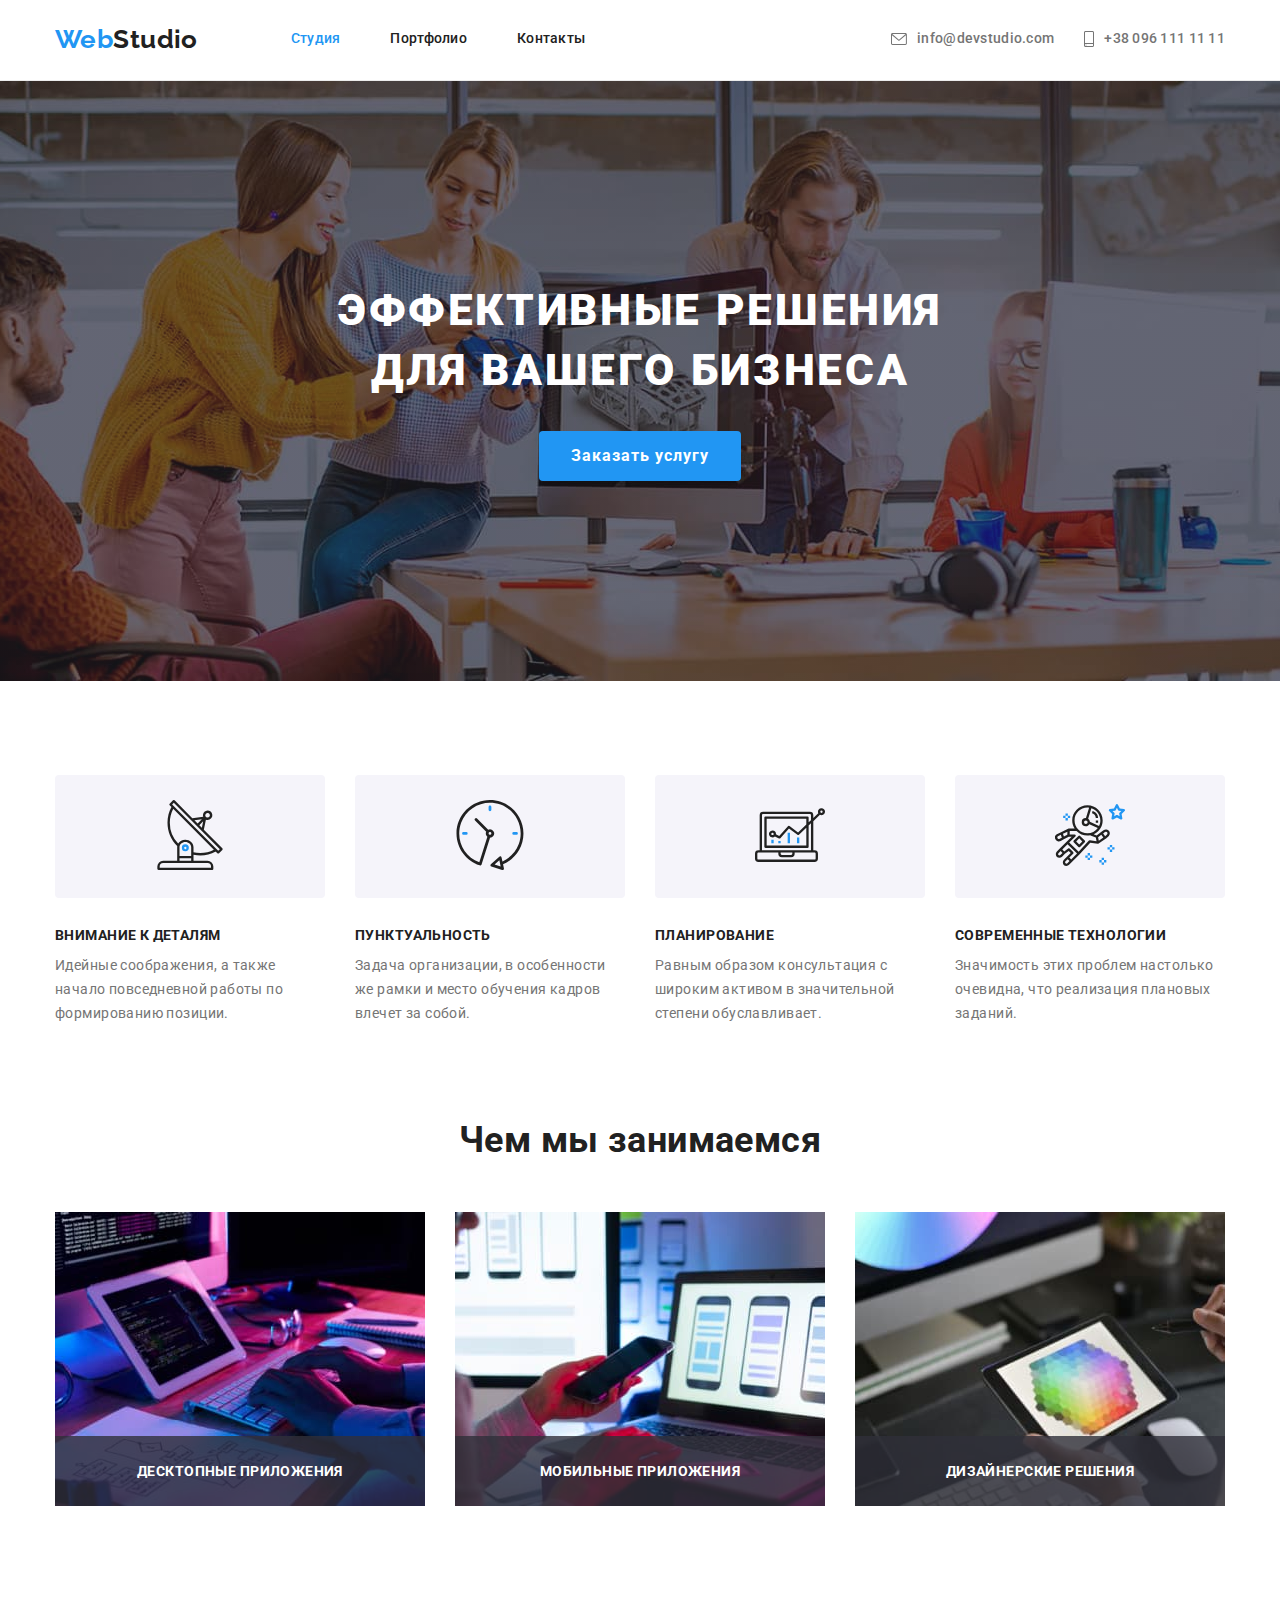
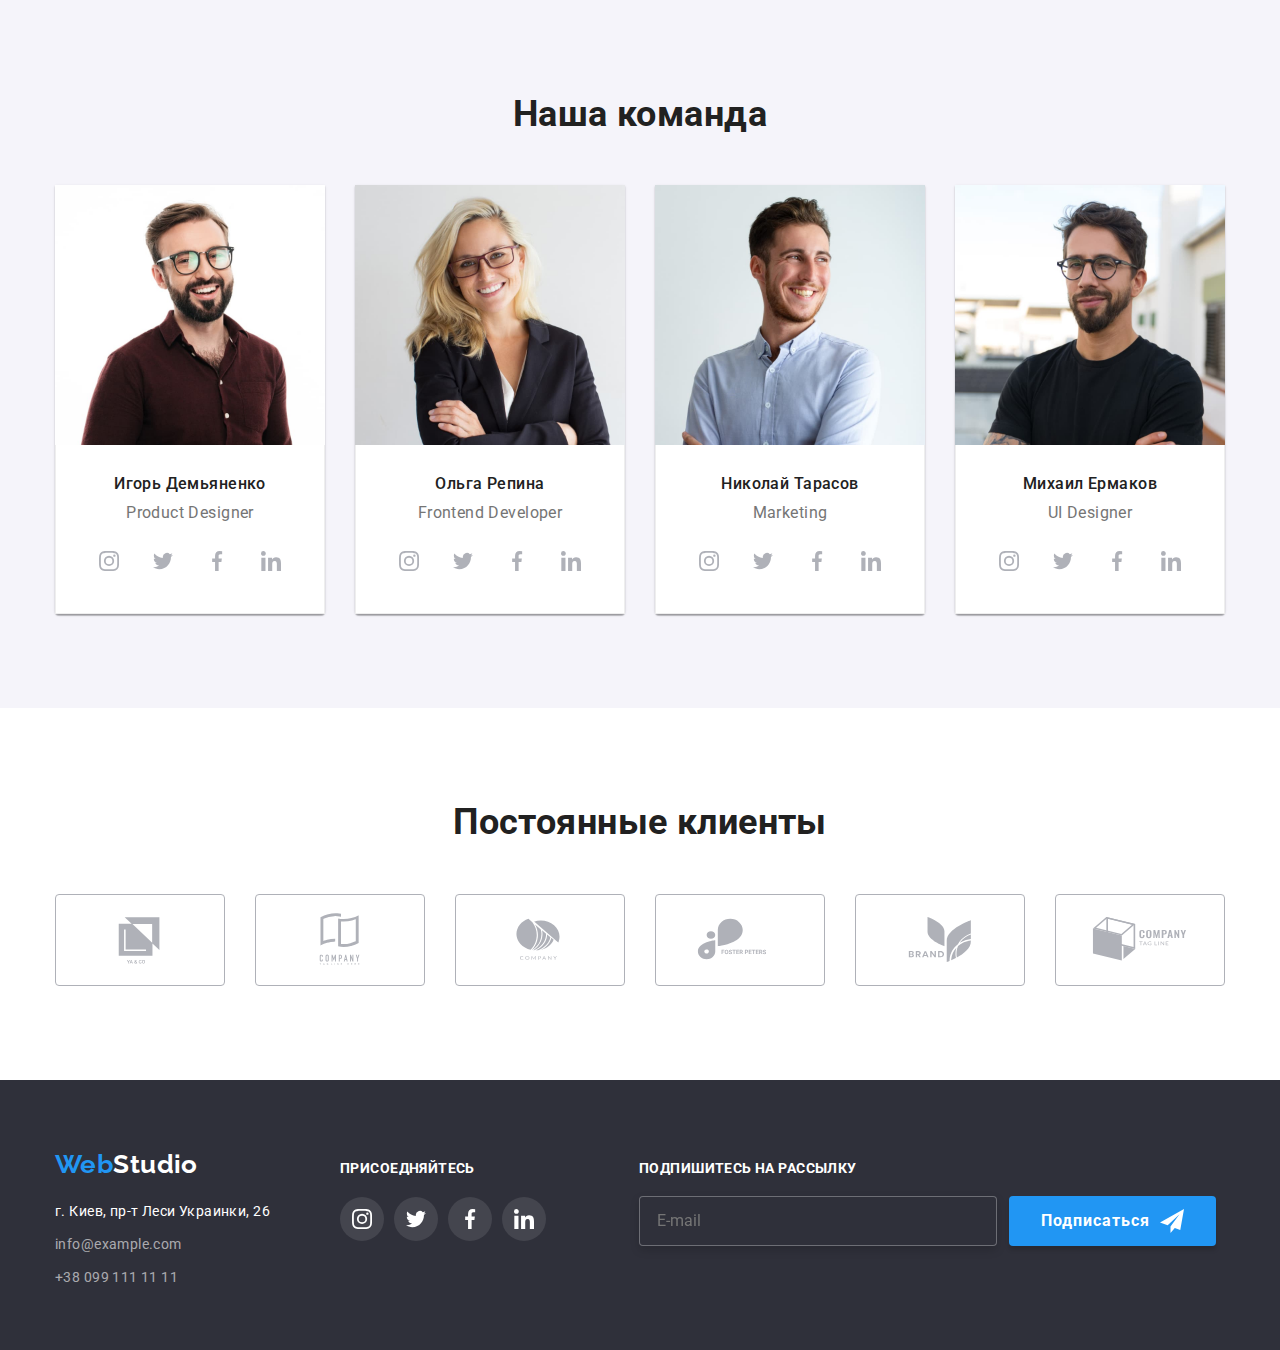
==== index.html @ 0fa32812 "action attribute added" ====
<!DOCTYPE html>
<html lang="ru">
  <head>
    <meta charset="UTF-8" />
    <meta http-equiv="X-UA-Compatible" content="IE=edge" />
    <meta name="viewport" content="width=device-width, initial-scale=1.0" />
    <title>Studio</title>
    <link
      href="https://fonts.googleapis.com/css2?family=Raleway:wght@700&family=Roboto:wght@400;500;700;900&display=swap"
      rel="stylesheet"
    />
    <link rel="preconnect" href="https://fonts.googleapis.com" />
    <link rel="preconnect" href="https://fonts.gstatic.com" crossorigin />
    <!-- Сначала нормализатор -->
    <link
      rel="stylesheet"
      href="https://cdnjs.cloudflare.com/ajax/libs/modern-normalize/1.1.0/modern-normalize.min.css"
    />
    <!-- Потом пользовательсткие стили -->
    <link rel="stylesheet" href="./css/styles.css" />
  </head>

  <body>
    <!-- Header -->

    <header class="header brd">
      <div class="intro container">
        <nav class="nav">
          <a class="studio-logo link" href="./index.html"
            ><span class="web-effect">Web</span>Studio</a
          >
          <ul class="list-nav">
            <li class="item-nav">
              <a class="studio-nav link current" href="./index.html">Студия</a>
            </li>

            <li class="item-nav">
              <a class="studio-nav link" href="./portfolio.html">Портфолио</a>
            </li>
            <li class="item-nav">
              <a class="studio-nav link" href="">Контакты</a>
            </li>
          </ul>
        </nav>

        <ul class="list contacts">
          <li class="item contacts">
            <a href="mailto:info@devstudio.com" class="link contacts pseudo">
              <svg class="link-icon envlp" width="16px" height="12px">
                <use href="./images/svg/webstudio-icons-optimized.svg#icon-envelope"></use></svg
              >info@devstudio.com
            </a>
          </li>

          <li class="item contacts">
            <a href="tel:+380961111111" class="link contacts pseudo">
              <svg class="link-icon smrtphone" width="10px" height="16px">
                <use href="./images/svg/webstudio-icons-optimized.svg#icon-smartphone"></use></svg
              >+38 096 111 11 11
            </a>
          </li>
        </ul>
      </div>
    </header>

    <main>
      <!-- Principal Section - Hero -->

      <section class="principal-section overlay">
        <div class="container">
          <h1 class="principal-section-title">
            Эффективные решения <br />
            для вашего бизнеса <br />
          </h1>
          <button data-modal-open class="order-button" type="button">Заказать услугу</button>
        </div>
      </section>

      <!-- Features - Преимущества -->

      <section class="section features">
        <div class="container upper">
          <h2 class="section-title visually-hidden">Наши преимущества</h2>
          <ul class="features list">
            <li class="item antenna">
              <div class="container-features">
                <svg class="icon-feat">
                  <use href="./images/svg/webstudio-icons-optimized.svg#icon-antenna"></use>
                </svg>
              </div>
              <h3 class="title">Внимание к деталям</h3>
              <p class="features-p-style">
                Идейные соображения, а также начало повседневной работы по формированию позиции.
              </p>
            </li>
            <li class="item clock">
              <div class="container-features">
                <svg class="icon-feat">
                  <use href="./images/svg/webstudio-icons-optimized.svg#icon-clock"></use>
                </svg>
              </div>
              <h3 class="title">Пунктуальность</h3>
              <p class="features-p-style">
                Задача организации, в особенности же рамки и место обучения кадров влечет за собой.
              </p>
            </li>
            <li class="item diagram">
              <div class="container-features">
                <svg class="icon-feat">
                  <use href="./images/svg/webstudio-icons-optimized.svg#icon-diagram"></use>
                </svg>
              </div>
              <h3 class="title">Планирование</h3>
              <p class="features-p-style">
                Равным образом консультация с широким активом в значительной степени обуславливает.
              </p>
            </li>
            <li class="item astronaut">
              <div class="container-features">
                <svg class="icon-feat">
                  <use href="./images/svg/webstudio-icons-optimized.svg#icon-astronaut"></use>
                </svg>
              </div>
              <h3 class="title">Современные технологии</h3>
              <p class="features-p-style">
                Значимость этих проблем настолько очевидна, что реализация плановых заданий.
              </p>
            </li>
          </ul>
        </div>
      </section>

      <!-- Profile -->

      <section class="profile">
        <div class="tools container lower">
          <h2 class="section-title">Чем мы занимаемся</h2>

          <ul class="list">
            <li class="item">
              <div class="prfl-thumb">
                <img src="images/examples/img1.jpg" alt="Picture 1" width="370" />
                <p class="prfl-dscrpt">Десктопные приложения</p>
              </div>
            </li>

            <li class="item">
              <div class="prfl-thumb">
                <img src="images/examples/img2.jpg" alt="Picture 2" width="370" />
                <p class="prfl-dscrpt">Мобильные приложения</p>
              </div>
            </li>

            <li class="item">
              <div class="prfl-thumb">
                <img src="images/examples/img3.jpg" alt="Picture 3" width="370" />
                <p class="prfl-dscrpt">Дизайнерские решения</p>
              </div>
            </li>
          </ul>
        </div>
      </section>

      <!-- Our Team -->

      <section class="section team">
        <div class="container">
          <h2 class="section-title">Наша команда</h2>

          <ul class="team list">
            <li class="item">
              <img src="images/staff/staff1.jpg" alt="Product Designer" width="270" />
              <div class="card-label">
                <h3 class="title">Игорь Демьяненко</h3>
                <p class="team-unit">Product Designer</p>
                <ul class="list social-netwrk">
                  <li class="item social-netwrk">
                    <a
                      href="https://www.instagram.com"
                      class="link social-netwrk"
                      aria-label="Instagram"
                    >
                      <span class="visually-hidden">Instagram</span>
                      <svg class="link-icon inst">
                        <use href="./images/svg/webstudio-icons-optimized.svg#icon-instagram"></use>
                      </svg>
                    </a>
                  </li>

                  <li class="item social-netwrk">
                    <a href="https://twitter.com" class="link social-netwrk" aria-label="Instagram">
                      <span class="visually-hidden">Twitter</span>
                      <svg class="link-icon twtr">
                        <use href="./images/svg/webstudio-icons-optimized.svg#icon-twitter"></use>
                      </svg>
                    </a>
                  </li>

                  <li class="item social-netwrk">
                    <a
                      href="https://www.facebook.com"
                      class="link social-netwrk"
                      aria-label="Instagram"
                    >
                      <span class="visually-hidden">Facebook</span>
                      <svg class="link-icon fb">
                        <use href="./images/svg/webstudio-icons-optimized.svg#icon-facebook"></use>
                      </svg>
                    </a>
                  </li>

                  <li class="item social-netwrk">
                    <a
                      href="https://www.linkedin.com"
                      class="link social-netwrk"
                      aria-label="Instagram"
                    >
                      <span class="visually-hidden">LinkedIn</span>
                      <svg class="link-icon lnkdin">
                        <use href="./images/svg/webstudio-icons-optimized.svg#icon-linkedin"></use>
                      </svg>
                    </a>
                  </li>
                </ul>
              </div>
            </li>

            <li class="item">
              <img src="images/staff/staff2.jpg" alt="Frontend Developer" width="270" />
              <div class="card-label">
                <h3 class="title">Ольга Репина</h3>
                <p class="team-unit">Frontend Developer</p>
                <ul class="list social-netwrk">
                  <li class="item social-netwrk">
                    <a
                      href="https://www.instagram.com"
                      class="link social-netwrk"
                      aria-label="Instagram"
                    >
                      <span class="visually-hidden">Instagram</span>
                      <svg class="link-icon inst">
                        <use href="./images/svg/webstudio-icons-optimized.svg#icon-instagram"></use>
                      </svg>
                    </a>
                  </li>

                  <li class="item social-netwrk">
                    <a href="https://twitter.com" class="link social-netwrk" aria-label="Instagram">
                      <span class="visually-hidden">Twitter</span>
                      <svg class="link-icon twtr">
                        <use href="./images/svg/webstudio-icons-optimized.svg#icon-twitter"></use>
                      </svg>
                    </a>
                  </li>

                  <li class="item social-netwrk">
                    <a
                      href="https://www.facebook.com"
                      class="link social-netwrk"
                      aria-label="Instagram"
                    >
                      <span class="visually-hidden">Faceook</span>
                      <svg class="link-icon fb">
                        <use href="./images/svg/webstudio-icons-optimized.svg#icon-facebook"></use>
                      </svg>
                    </a>
                  </li>

                  <li class="item social-netwrk">
                    <a
                      href="https://www.linkedin.com"
                      class="link social-netwrk"
                      aria-label="Instagram"
                    >
                      <span class="visually-hidden">LinkedIn</span>
                      <svg class="link-icon lnkdin">
                        <use href="./images/svg/webstudio-icons-optimized.svg#icon-linkedin"></use>
                      </svg>
                    </a>
                  </li>
                </ul>
              </div>
            </li>

            <li class="item">
              <img src="images/staff/staff3.jpg" alt="Marketing" width="270" />
              <div class="card-label">
                <h3 class="title">Николай Тарасов</h3>
                <p class="team-unit">Marketing</p>
                <ul class="list social-netwrk">
                  <li class="item social-netwrk">
                    <a
                      href="https://www.instagram.com"
                      class="link social-netwrk"
                      aria-label="Instagram"
                    >
                      <span class="visually-hidden">Instagram</span>
                      <svg class="link-icon inst">
                        <use href="./images/svg/webstudio-icons-optimized.svg#icon-instagram"></use>
                      </svg>
                    </a>
                  </li>

                  <li class="item social-netwrk">
                    <a href="https://twitter.com" class="link social-netwrk" aria-label="Instagram">
                      <span class="visually-hidden">Twitter</span>
                      <svg class="link-icon twtr">
                        <use href="./images/svg/webstudio-icons-optimized.svg#icon-twitter"></use>
                      </svg>
                    </a>
                  </li>

                  <li class="item social-netwrk">
                    <a
                      href="https://www.facebook.com"
                      class="link social-netwrk"
                      aria-label="Instagram"
                    >
                      <span class="visually-hidden">Faceook</span>
                      <svg class="link-icon fb">
                        <use href="./images/svg/webstudio-icons-optimized.svg#icon-facebook"></use>
                      </svg>
                    </a>
                  </li>

                  <li class="item social-netwrk">
                    <a
                      href="https://www.linkedin.com"
                      class="link social-netwrk"
                      aria-label="Instagram"
                    >
                      <span class="visually-hidden">LinkedIn</span>
                      <svg class="link-icon lnkdin">
                        <use href="./images/svg/webstudio-icons-optimized.svg#icon-linkedin"></use>
                      </svg>
                    </a>
                  </li>
                </ul>
              </div>
            </li>

            <li class="item">
              <img src="images/staff/staff4.jpg" alt="UI Designer" width="270" />
              <div class="card-label">
                <h3 class="title">Михаил Ермаков</h3>
                <p class="team-unit">UI Designer</p>
                <ul class="list social-netwrk">
                  <li class="item social-netwrk">
                    <a
                      href="https://www.instagram.com"
                      class="link social-netwrk"
                      aria-label="Instagram"
                    >
                      <span class="visually-hidden">Instagram</span>
                      <svg class="link-icon inst">
                        <use href="./images/svg/webstudio-icons-optimized.svg#icon-instagram"></use>
                      </svg>
                    </a>
                  </li>

                  <li class="item social-netwrk">
                    <a href="https://twitter.com" class="link social-netwrk" aria-label="Instagram">
                      <span class="visually-hidden">Twitter</span>
                      <svg class="link-icon twtr">
                        <use href="./images/svg/webstudio-icons-optimized.svg#icon-twitter"></use>
                      </svg>
                    </a>
                  </li>

                  <li class="item social-netwrk">
                    <a
                      href="https://www.facebook.com"
                      class="link social-netwrk"
                      aria-label="Instagram"
                    >
                      <span class="visually-hidden">Faceook</span>
                      <svg class="link-icon fb">
                        <use href="./images/svg/webstudio-icons-optimized.svg#icon-facebook"></use>
                      </svg>
                    </a>
                  </li>

                  <li class="item social-netwrk">
                    <a
                      href="https://www.linkedin.com"
                      class="link social-netwrk"
                      aria-label="Instagram"
                    >
                      <span class="visually-hidden">LinkedIn</span>
                      <svg class="link-icon lnkdin">
                        <use href="./images/svg/webstudio-icons-optimized.svg#icon-linkedin"></use>
                      </svg>
                    </a>
                  </li>
                </ul>
              </div>
            </li>
          </ul>
        </div>
      </section>

      <!-- Our Clients -->

      <section class="section clients">
        <div class="container">
          <h2 class="section-title">Постоянные клиенты</h2>
          <ul class="clients list">
            <li class="item">
              <a href="" class="clients-link" aria-label="Ya-And-Co">
                <span class="visually-hidden">Ya-And-Co</span>
                <svg class="clients link-icon">
                  <use href="./images/svg/webstudio-icons-optimized.svg#icon-ya-and-co"></use>
                </svg>
              </a>
            </li>
            <li class="item">
              <a href="" class="clients-link" aria-label="Company-Tag-Line-Here">
                <span class="visually-hidden">Company-Tag-Line-Here</span>
                <svg class="clients link-icon">
                  <use
                    href="./images/svg/webstudio-icons-optimized.svg#icon-company-tag-line-here"
                  ></use>
                </svg>
              </a>
            </li>
            <li class="item">
              <a href="" class="clients-link" aria-label="Company">
                <span class="visually-hidden">Company</span>
                <svg class="clients link-icon">
                  <use href="./images/svg/webstudio-icons-optimized.svg#icon-company"></use>
                </svg>
              </a>
            </li>
            <li class="item">
              <a href="" class="clients-link" aria-label="Fosters-Peters">
                <span class="visually-hidden">Fosters-Peters</span>
                <svg class="clients link-icon">
                  <use href="./images/svg/webstudio-icons-optimized.svg#icon-fosters-peters"></use>
                </svg>
              </a>
            </li>
            <li class="item">
              <a href="" class="clients-link" aria-label="Brand">
                <span class="visually-hidden">Brand</span>
                <svg class="clients link-icon">
                  <use href="./images/svg/webstudio-icons-optimized.svg#icon-brand"></use>
                </svg>
              </a>
            </li>
            <li class="item">
              <a href="" class="clients-link" aria-label="Company-Tag-Line">
                <span class="visually-hidden">Company-Tag-Line</span>
                <svg class="clients link-icon">
                  <use
                    href="./images/svg/webstudio-icons-optimized.svg#icon-company-tag-line"
                  ></use>
                </svg>
              </a>
            </li>
          </ul>
        </div>
      </section>
    </main>

    <!-- Footer -->

    <footer class="footer">
      <div class="common container">
        <div class="address">
          <a class="studio-logo link" href="./index.html"
            ><span class="web-effect">Web</span>Studio</a
          >
          <address class="footer-address">
            <ul class="list">
              <li class="address-item">
                <a
                  class="studio-address link"
                  href="https://www.google.com/maps/place/бул.+Леси+Украинки,+26,+Киев,+02000"
                  target="_blank"
                  rel="noopener nofollow noreferrer"
                  >г. Киев, пр-т Леси Украинки, 26</a
                >
              </li>
              <li class="address-item">
                <a class="studio-contacts link" href="mailto:info@example.com">info@example.com</a>
              </li>
              <li class="address-item">
                <a class="studio-contacts link" href="tel:+380991111111">+38 099 111 11 11</a>
              </li>
            </ul>
          </address>
        </div>

        <div class="follow">
          <p class="follow-us">присоедняйтесь</p>
          <ul class="list social-netwrk">
            <li class="item social-netwrk">
              <a href="https://www.instagram.com" class="link social-netwrk">
                <svg class="link-icon inst">
                  <use href="./images/svg/webstudio-icons-optimized.svg#icon-instagram"></use>
                </svg>
              </a>
            </li>

            <li class="item social-netwrk">
              <a href="https://twitter.com" class="link social-netwrk">
                <svg class="link-icon twtr">
                  <use href="./images/svg/webstudio-icons-optimized.svg#icon-twitter"></use>
                </svg>
              </a>
            </li>

            <li class="item social-netwrk">
              <a href="https://www.facebook.com" class="link social-netwrk">
                <svg class="link-icon fb">
                  <use href="./images/svg/webstudio-icons-optimized.svg#icon-facebook"></use>
                </svg>
              </a>
            </li>

            <li class="item social-netwrk">
              <a href="https://www.linkedin.com" class="link social-netwrk">
                <svg class="link-icon lnkdin">
                  <use href="./images/svg/webstudio-icons-optimized.svg#icon-linkedin"></use>
                </svg>
              </a>
            </li>
          </ul>
        </div>

        <form class="form-ftr">
          <b>Подпишитесь на рассылку</b>

          <div class="sbscrb-container">
            <label class="form-label sbscrb">
              <input
                class="sbscrb-input"
                action="#"
                type="email"
                name="email"
                placeholder="E-mail"
                autocomplete="off"
              />
            </label>
            <button class="order-button sbscrb" type="submit">
              <span class="sbscrb-icon">Подписаться</span>
              <svg class="sbscrb-svg">
                <use href="./images/svg/webstudio-icons-v-2-0-raw.svg#icon-send"></use>
              </svg>
            </button>
          </div>
        </form>
      </div>
    </footer>

    <!-- Модальное окно -->

    <div class="backdrop is-hidden" data-modal>
      <div class="modal">
        <button data-modal-close class="mdl-close">
          <svg class="link-icon close" width="18px" height="18px">
            <use href="./images/svg/webstudio-icons-v-2-0-raw.svg#icon-close-black-18dp"></use>
          </svg>
        </button>

        <!-- Modal Form -->

        <form class="form-mdl">
          <b class="form-txt">Оставьте свои данные, мы вам перезвоним</b>

          <label class="form-field">
            <input
              class="form-input"
              action="#"
              type="text"
              name="name"
              required
              placeholder="Neo Anderson"
              autocomplete="off"
              autofocus
            />
            <span class="form-label">Имя</span>
            <span class="form-icon">
              <svg class="form-svg">
                <use href="./images/svg/webstudio-icons-v-2-0-raw.svg#icon-person-black-18dp"></use>
              </svg>
            </span>
          </label>

          <label class="form-field">
            <input
              class="form-input"
              action="#"
              type="tel"
              name="phone"
              placeholder="+1 418 7777777"
              autocomplete="off"
            />
            <span class="form-label">Телефон</span>
            <span class="form-icon">
              <svg class="form-svg">
                <use href="./images/svg/webstudio-icons-v-2-0-raw.svg#icon-phone-black-18dp"></use>
              </svg>
            </span>
          </label>

          <label class="form-field">
            <input
              class="form-input"
              action="#"
              type="email"
              name="email"
              required
              placeholder="matrix@wb.com"
              autocomplete="off"
            />
            <span class="form-label">Почта</span>
            <span class="form-icon">
              <svg class="form-svg">
                <use href="./images/svg/webstudio-icons-v-2-0-raw.svg#icon-email-black-18dp"></use>
              </svg>
            </span>
          </label>

          <label class="form-field">
            <textarea class="textarea" name="feedback" placeholder="Введите текст"></textarea>
            <span class="form-label"> Комментарий </span>
          </label>

          <label class="form-field chckbx">
            <input
              class="checkbox"
              action="#"
              type="checkbox"
              name="usr-agr"
              required
              value="agr"
            />
            Соглашаюсь с рассылкой и принимаю
            <span class="checkbox-agr">
              <a class="arg-link" href="">Условия договора</a>
            </span>
            <span class="checkbox-icon"></span>
          </label>

          <button class="order-button" type="submit">Отправить</button>
        </form>
      </div>
    </div>
    <script src="./js/modal.js"></script>
  </body>
</html>
---- css/styles.css ----
/* Цвет основного текста: #757575 */
/* Цвет титулов: #212121 */
/* Акцент: #2196F3 */
/* Цвет адрессных ссылок: #FFFFFF99 */
/* Основной цвет фона: #FFFFFF */
/* Цвет фона вторичный: #F5F4FA */
/* Минорный цвет фона: #EEEEEE */
/* Цвет фона Hero: #2f303a */
/* Белый: rgba(255, 255, 255, 1) */
/* Цвет фона Footer #2F303A */
/* Цвет фона Header #fff */
/* Цвет рамки хедера #ECECEC */
/* Цвет иконок #AFB1B8 */
/* Dropbox bgc rgba(0, 0, 0, 0.1) */
/* Modal bgc #FFFFFF */

:root {
  --timing-func: cubic-bezier(0.4, 0, 0.2, 1);
  --primary-text-color: #757575;
  --title-text-color: #212121;
  --accent-color: #2196f3;
  --addres-links-color: #ffffff99;
  --basic-backgroud-color: #ffffff;
  --background-color: #f5f4fa;
  --minor-bgc: #eeeeee;
  --hero-bgc: #2f303a;
  --footer-bgc: #2f303a;
  --white-color: #fff;
  --black-color: #212121;
  --header-bgc: #fff;
  --header-border-color: #ececec;
  --portfolio-card-box-nmbr-row: 3;
  --item-gap: 30px;
  --item-border-size: 1px;
  --card-shadow: 0px 1px 1px rgba(0, 0, 0, 0.12), 0px 4px 4px rgba(0, 0, 0, 0.06),
    1px 4px 6px rgba(0, 0, 0, 0.16);
  --team-list-item-shadow: 0px 1px 3px rgba(0, 0, 0, 0.12), 0px 1px 1px rgba(0, 0, 0, 0.14),
    0px 2px 1px rgba(0, 0, 0, 0.2);
  --team-item-n-row: 4;
  --icon-color: #afb1b8;
  --dropbox-bgc: rgba(0, 0, 0, 0.1);
  --modal-bgc: #ffffff;
}
body {
  font-family: 'Roboto', 'Tahoma', sans-serif;
  font-style: normal;
  font-size: 14px;
  letter-spacing: 0.03em;
  color: var(--primary-text-color);
  background-color: var(--basic-backgroud-color);
}
h1,
h2,
h3,
h4,
h5,
h6,
p,
ul {
  margin: 0;
}
h1 {
  margin-bottom: 30px;
}
img {
  display: block;
  max-width: 100%;
  height: auto;
  margin: 0;
}
address {
  font-style: normal;
}
.list {
  list-style: none;
  padding: 0;
  margin: 0;
  display: flex;
}
.link {
  text-decoration: none;
}
.container {
  width: 1200px;
  padding-left: 15px;
  padding-right: 15px;
  margin-left: auto;
  margin-right: auto;
}
.title {
  padding: 0;
  margin: 0;
}
.section-title {
  padding: 0;
  margin: 0;
}
.visually-hidden {
  position: absolute;
  width: 1px;
  height: 1px;
  margin: -1px;
  border: 0;
  padding: 0;
  white-space: nowrap;
  clip-path: inset(100%);
  clip: rect(0 0 0 0);
  overflow: hidden;
}

/* ------------Header------------ */

.brd {
  border-bottom: 1px solid var(--header-border-color);
}
.header {
  padding-top: 24px;
  padding-bottom: 25px;
  position: fixed;
  width: 100%;
  top: 0;
  left: 0;
  background-color: var(--header-bgc);
  z-index: 1;
}

.studio-logo {
  color: var(--black-color);
  font-family: 'Raleway';
  font-style: normal;
  font-weight: 700;
  font-size: 26px;
  line-height: 1.19;
}
.web-effect {
  color: var(--accent-color);
}
.nav {
  display: flex;
}
.nav .list-nav {
  list-style: none;
  display: flex;
  align-items: center;
  margin-left: 93px;
  padding: 0;
}
.studio-nav {
  position: relative;
  display: block;
  color: var(--title-text-color);
  font-weight: 500;
  line-height: 1.14;
  letter-spacing: 0.02em;
  transition: color 250ms cubic-bezier(0.4, 0, 0.2, 1);
}
.studio-nav.current::after {
  content: '';
  display: block;

  position: absolute;
  left: 0;
  bottom: -33px;

  width: 100%;
  height: 4px;
  border-radius: 2px;
  background-color: var(--accent-color);

  transform: scaleX(0);

  animation-name: barScale;
  animation-duration: 1000ms;
  animation-timing-function: cubic-bezier(0.4, 0, 0.2, 1);
  animation-iteration-count: 1;
  animation-direction: normal;
  animation-play-state: running;
  animation-delay: 250ms;
  animation-fill-mode: forwards;
}
@keyframes barScale {
  0% {
    transform: scaleX(0);
  }
  50% {
    transform: scaleX(1.2);
  }
  100% {
    transform: scaleX(1);
  }
}
.studio-nav:hover,
.studio-nav:focus {
  color: var(--accent-color);
}
.studio-nav.current {
  color: var(--accent-color);
}
.nav .item-nav:not(:last-child) {
  margin-right: 50px;
}
.intro.container {
  display: flex;
  align-items: center;
}
.list.contacts {
  display: flex;
  flex-wrap: nowrap;
  width: fit-content;
  margin-left: auto;
}
.list.contacts > .item:not(:last-child) {
  margin-right: 30px;
}
.list.contacts .link {
  display: flex;
  padding: 0;
  align-items: center;
}
.contacts.pseudo {
  color: var(--primary-text-color);
  font-style: normal;
  font-weight: 500;
  line-height: 1.14;
  letter-spacing: 0.02em;
  fill: currentColor;
  transition: color 250ms cubic-bezier(0.4, 0, 0.2, 1);
}
.item.contacts .link-icon {
  margin-right: 10px;
}
.contacts.pseudo:hover,
.contacts.pseudo:focus {
  color: var(--accent-color);
}

/* ------------Principal section - Hero------------ */

.principal-section-title {
  font-weight: 900;
  font-size: 44px;
  line-height: 1.36;
  letter-spacing: 0.06em;
  text-transform: uppercase;
  color: var(--white-color);
}
.order-button {
  background: var(--accent-color);
  font-family: inherit;
  font-style: normal;
  font-weight: 700;
  font-size: 16px;
  line-height: 1.88;
  letter-spacing: 0.06em;
  color: var(--white-color);
  box-shadow: 0px 4px 4px rgba(0, 0, 0, 0.15);
  cursor: pointer;

  min-width: 200px;
  align-items: center;
  text-align: center;
  display: inline-block;
  border: none;
  border-radius: 4px;
  padding: 10px 32px;
}
.principal-section {
  padding: 200px 0px;
}
.overlay {
  background-color: var(--hero-bgc);
  max-width: 1600px;
  min-height: 600px;
  margin-left: auto;
  margin-right: auto;

  background-image: linear-gradient(to right, rgba(47, 48, 58, 0.4), rgba(47, 48, 58, 0.4)),
    url('../images/banner/Img.jpg');
  background-size: cover;
  background-repeat: no-repeat;
  background-position: center;
}
.principal-section .container {
  text-align: center;
}

/* ------------Features - Наши преимущества------------ */

.section.features {
  padding-top: 94px;
  padding-bottom: 94px;
}
.section-title {
  font-weight: 700;
  font-size: 36px;
  line-height: 1.16;
  color: var(--title-text-color);
}
.section-title.visually-hidden,
.portfolio-title.visually-hidden {
  position: absolute;
  width: 1px;
  height: 1px;
  margin: -1px;
  border: 0;
  padding: 0;
  white-space: nowrap;
  clip-path: inset(100%);
  clip: rect(0 0 0 0);
  overflow: hidden;
}
.features .title {
  font-weight: 700;
  font-size: 14px;
  line-height: 1.14;
  text-transform: uppercase;
  color: var(--title-text-color);
}
.features-p-style {
  line-height: 1.71;
  padding: 0;
  margin: 0;
}
.features.list {
  display: flex;
  flex-wrap: wrap;
}
.features.list > .item {
  flex-basis: calc((100% - 90px) / 4);
  height: 251px;
}
.features.list > .item:not(:last-child) {
  margin-right: var(--item-gap);
}
.container-features {
  display: inline-block;
  padding: 25px 100px;
  margin-bottom: 30px;
  background-color: var(--background-color);
  border-radius: 4px;
}
.features .icon-feat {
  width: 70px;
  height: 70px;
}

/* ------------ Tools ------------ */

.profile {
  padding-bottom: 94px;
}
.profile .section-title {
  margin-bottom: 50px;
  text-align: center;
}
.tools .list {
  display: flex;
  flex-wrap: wrap;
}
.tools .list .item {
  width: calc((100% - 60px) / 3);
  margin-right: 30px;
  margin-bottom: 0;
}
.tools .list .item:nth-child(3n) {
  margin-right: 0;
}
.features.list .title {
  margin-bottom: 10px;
}
.prfl-thumb {
  position: relative;
}
.prfl-dscrpt {
  position: absolute;
  bottom: 0;
  left: 0;
  display: flex;
  justify-content: center;
  align-items: center;
  height: 70px;
  width: 100%;
  padding: 0;
  margin: 0;
  font-weight: 700;
  text-transform: uppercase;
  color: var(--white-color);
  background-color: rgba(47, 48, 58, 0.8);
}

/* ------------ Our Team ------------ */

.section.team {
  background-color: var(--background-color);
}
.team .title {
  font-weight: 500;
  font-size: 16px;
  line-height: 1.18;
  color: var(--title-text-color);
}
.team.list > .item {
  background: var(--basic-backgroud-color);
}
.team-unit {
  font-size: 16px;
  line-height: 1.18;
  padding: 0;
  margin: 0px 0px 16px 0px;
}
.section.team {
  padding-top: 94px;
  padding-bottom: 94px;
}
.section.team .section-title {
  text-align: center;
}
.section.team .section-title {
  margin-bottom: 50px;
}
.team .card-label {
  padding-top: 30px;
  padding-bottom: 30px;
}
.team.list {
  display: flex;
  flex-wrap: wrap;
  padding: 0;
}
.team.list > .item {
  box-shadow: var(--team-list-item-shadow);
  border-radius: 0px 0px 4px 4px;
  text-align: center;
}
.team.list > .item:not(:last-child) {
  margin-right: var(--item-gap);
}
.team .title {
  margin-bottom: 10px;
}
.team .card-label {
  display: grid;
  justify-content: center;
}
.team-unit {
  margin-bottom: 16px;
}
.list.social-netwrk {
  display: flex;
  padding: 0;
  width: fit-content;
  height: 44px;
}
.social-netwrk .link-icon {
  width: 20px;
  height: 20px;
}
.item.social-netwrk:not(:last-of-type) {
  margin-right: 10px;
}
.team .link.social-netwrk {
  display: flex;
  justify-content: center;
  align-items: center;
  width: 44px;
  height: 44px;
  border-radius: 50%;
  background-color: var(--basic-backgroud-color);
  color: var(--icon-color);
  fill: currentColor;
  transition: color 250ms cubic-bezier(0.4, 0, 0.2, 1),
    background-color 250ms cubic-bezier(0.4, 0, 0.2, 1), fill 250ms cubic-bezier(0.4, 0, 0.2, 1);
}
.team .link.social-netwrk:hover,
.team .link.social-netwrk:focus {
  background-color: var(--accent-color);
  fill: var(--white-color);
}
.item.social-netwrk:not(:last-of-type) {
  margin-right: 10px;
}

/* ------------ Our Clients ------------ */

.section.clients {
  padding-top: 94px;
  padding-bottom: 94px;
}
.section.clients > .container {
  text-align: center;
}
.clients .section-title {
  margin-bottom: 50px;
}
.clients.list {
  display: flex;
  justify-content: center;
}
.clients.list > .item {
  width: 100%;
}
.clients.list > .item:not(:last-child) {
  margin-right: 30px;
}
.clients-link {
  display: inline-flex;
  justify-content: center;
  align-items: center;
  width: 170px;
  height: 92px;
  border: 1px solid var(--icon-color);
  border-radius: 4px;
  cursor: pointer;
  color: var(--icon-color);
  fill: currentColor;
  transition: color 250ms cubic-bezier(0.4, 0, 0.2, 1),
    border-color 250ms cubic-bezier(0.4, 0, 0.2, 1), fill 250ms cubic-bezier(0.4, 0, 0.2, 1);
}
.clients-link:hover,
.clients-link:focus {
  border-color: var(--accent-color);
  fill: var(--accent-color);
}
.clients.link-icon {
  width: 106px;
  height: 60px;
}

/* ------------ Our Clients ------------ */

.footer {
  padding-top: 60px;
  padding-bottom: 60px;
  background-color: var(--footer-bgc);
}
.common.container {
  display: flex;
  align-items: baseline;
}
.footer .studio-contacts {
  font-style: normal;
  font-weight: 400;
  line-height: 1.71;
  color: var(--addres-links-color);
  transition: color 250ms cubic-bezier(0.4, 0, 0.2, 1);
}
.footer .studio-logo {
  color: var(--white-color);
  display: inline-block;
  margin-bottom: 20px;
}
.footer-address .list {
  display: block;
}
.address-item:not(:last-child) {
  margin-bottom: 9px;
}
.footer .studio-address:hover,
.footer .studio-contacts:hover,
.footer .studio-address:focus,
.footer .studio-contacts:focus {
  color: var(--accent-color);
}
.studio-address {
  font-weight: 400;
  line-height: 1.71;
  color: var(--white-color);
  transition: color 250ms cubic-bezier(0.4, 0, 0.2, 1);
}
.common.container .address {
  margin-right: 70px;
}
.follow-us {
  font-weight: 700;
  line-height: 1.14;
  letter-spacing: 0.03em;
  text-transform: uppercase;
  margin-bottom: 20px;
  color: var(--basic-backgroud-color);
}
.follow .list.social-netwrk {
  display: flex;
  padding: 0;
  width: fit-content;
  height: 44px;
  margin-top: 20px;
}
.follow .link.social-netwrk {
  display: flex;
  justify-content: center;
  align-items: center;
  width: 44px;
  height: 44px;
  border-radius: 50%;

  background-color: #ffffff1a;
  fill: var(--white-color);
  transition: background-color 250ms var(--timing-func);
}
.link.social-netwrk:hover,
.link.social-netwrk:focus {
  background-color: var(--accent-color);
}
.box-sbscrb {
  display: block;
  margin-left: 93px;
}
.form-ftr {
  display: block;
  margin-left: 93px;
  margin-top: 20px;
}
.form-ftr b {
  font-weight: 700;
  font-size: 14px;
  line-height: calc(16 / 14);
  letter-spacing: 0.03em;
  text-transform: uppercase;
  color: var(--white-color);
}
.sbscrb-container {
  display: flex;
  margin-top: 20px;
}
.form-label.sbscrb {
  width: 358px;
  height: 50px;
  margin-right: 12px;
  padding-left: 15px;
  margin-bottom: 0;
  font-weight: 400;
  font-size: 16px;
  line-height: calc(20 / 16);
  display: flex;
  align-items: center;
  letter-spacing: 0.03em;
  background-color: var(--footer-bgc);
  color: rgba(255, 255, 255, 0.6);
  border: 1px solid rgba(255, 255, 255, 0.3);
  filter: drop-shadow(0px 4px 4px rgba(0, 0, 0, 0.15));
  border-radius: 4px;
}
.sbscrb-input {
  background-color: inherit;
  width: 100%;
  color: var(--white-color);
  border: none;
}
.form-label.sbscrb:focus-within > .sbscrb-input {
  outline: 0;
  outline-offset: 0;
}
.order-button.sbscrb {
  display: flex;
  align-items: center;
}
.sbscrb-icon {
  display: inline-block;
  margin-right: 10px;
  padding: 0;
}
.sbscrb-svg {
  width: 24px;
  height: 24px;
}

/* ------------ Portfolio ------------ */

.portfolio {
  padding-top: 94px;
  padding-bottom: 94px;
}
.projects .title {
  font-weight: 700;
  font-size: 18px;
  line-height: 2;
  letter-spacing: 0.06em;
  color: var(--title-text-color);
}
.projects .project-unit {
  font-size: 16px;
  line-height: 1.88;
  color: var(--primary-text-color);
}
.projects-filter.list {
  display: flex;
  justify-content: center;
  margin-bottom: 50px;
}
.filter-item:last-of-type {
  margin-right: 0px;
}
.projects-filter.list > .item:nth-child(5) {
  margin-right: 0;
}
.filter-item {
  margin-right: 8px;
}
.filter-button {
  background-color: rgba(245, 244, 250, 1);
  border: none;
  border-radius: 4px;
  font-family: inherit;
  font-weight: 500;
  font-size: 16px;
  line-height: 1.62;
  text-align: center;
  padding: 6px 22px;
  color: var(--title-text-color);
  cursor: pointer;
  transition: background-color 250ms cubic-bezier(0.4, 0, 0.2, 1),
    box-shadow 250ms cubic-bezier(0.4, 0, 0.2, 1), color 250ms cubic-bezier(0.4, 0, 0.2, 1);
}
.filter-button:hover,
.filter-button:focus {
  background-color: var(--accent-color);
  box-shadow: 0px 3px 1px rgba(0, 0, 0, 0.1), 0px 1px 2px rgba(0, 0, 0, 0.08),
    0px 2px 2px rgba(0, 0, 0, 0.12);
  color: var(--white-color);
}
.projects.list {
  display: flex;
  flex-wrap: wrap;

  margin-right: calc(-1 * var(--item-gap));
  margin-bottom: calc(-1 * var(--item-gap));
}
.projects.list > .item {
  flex-basis: calc(
    (100% / var(--portfolio-card-box-nmbr-row) - (var(--portfolio-card-box-nmbr-row) - 1))
  );
  margin-right: var(--item-gap);
  margin-bottom: var(--item-gap);
}
.projects.list .item .title {
  margin-bottom: 4px;
}
.project-card {
  display: block;
  transition: box-shadow 250ms var(--timing-func);
}
.project-card:hover,
.project-card:focus {
  box-shadow: 0px 1px 1px rgba(0, 0, 0, 0.12), 0px 4px 4px rgba(0, 0, 0, 0.06),
    1px 4px 6px rgba(0, 0, 0, 0.16);
}
.prj-thumb {
  position: relative;
  overflow: hidden;
}
.prj-dscrpt {
  position: absolute;
  width: 100%;
  height: 100%;
  padding: 63px 24px;
  top: 0;
  left: 0;
  background-color: rgba(33, 150, 243, 0.9);

  transform: translateY(100%);
  transition: transform 250ms var(--timing-func);
}
.project-card:hover .prj-dscrpt,
.project-card:focus .prj-dscrpt {
  transform: translateY(0);
}
.prj-dscrpt > p {
  font-size: 18px;
  font-weight: 400;
  line-height: calc(28 / 18);
  color: var(--white-color);
  opacity: 0;
  transition: opacity 250ms var(--timing-func) 250ms;
}
.project-card:hover .prj-dscrpt > p,
.project-card:focus .prj-dscrpt > p {
  opacity: 1;
}
.card-label {
  padding: 20px 24px;
  border-bottom: 1px solid var(--minor-bgc);
  border-left: 1px solid var(--minor-bgc);
  border-right: 1px solid var(--minor-bgc);
}

/* ------------ Backdrop Modal ------------ */

.backdrop {
  position: fixed;
  top: 0;
  left: 0;
  z-index: 2;

  width: 100%;
  height: 100%;

  background-color: var(--dropbox-bgc);
  opacity: 1;
  transition: opacity 250ms var(--timing-func);
}
.backdrop.is-hidden {
  opacity: 0;
  pointer-events: none;
}
.modal {
  position: absolute;
  top: 50%;
  left: 50%;

  width: 528px;
  height: 581px;
  padding: 40px;

  opacity: 1;
  transform: translate(-50%, -50%) scale(1);
  transition: transform 250ms var(--timing-func), opacity 250ms var(--timing-func);

  box-shadow: 0px 1px 3px rgba(0, 0, 0, 0.12), 0px 1px 1px rgba(0, 0, 0, 0.14),
    0px 2px 1px rgba(0, 0, 0, 0.2);
  border-radius: 4px;
  background-color: var(--modal-bgc);
}
.backdrop.is-hidden .modal {
  opacity: 0;
  transform: translate(-50%, -50%) scale(1.2);
}
.mdl-close {
  position: absolute;
  top: 0;
  right: 0;
  width: 30px;
  height: 30px;
  margin-top: 8px;
  margin-right: 8px;

  display: flex;
  justify-content: center;
  align-items: center;

  border-radius: 50%;
  border: 1px solid rgba(0, 0, 0, 0.1);
  background-color: var(--basic-backgroud-color);
  color: var(--black-color);
  fill: currentColor;
  transition: fill 250ms var(--timing-func);
}
.mdl-close:hover,
.mdl-close:focus {
  fill: var(--accent-color);
}

/* ------------ Form - Modal ------------ */

.form-mdl {
  height: 100%;
  padding: 0;
  text-align: center;
}
.form-mdl b {
  display: block;
  margin-bottom: 12px;

  font-weight: 700;
  font-size: 20px;
  line-height: 23px;
  text-align: center;
  letter-spacing: 0.03em;
  color: var(--title-text-color);
}
.form-field {
  position: relative;
  display: flex;
  flex-direction: column-reverse;
  margin-bottom: 10px;
}
.form-label {
  margin-bottom: 4px;
  text-align: left;
  font-weight: 400;
  font-size: 12px;
  line-height: calc(14 / 12);
  letter-spacing: 0.01em;
}
.form-input {
  height: 40px;
  padding-left: 42px;
  color: var(--primary-text-color);
  border: 1px solid rgba(33, 33, 33, 0.2);
  border-radius: 4px;
  transition: border 250ms var(--timing-func);
}
.form-field:focus-within .form-input,
.form-field:focus-within .textarea {
  outline: 0;
  outline-offset: 0;
  border: 1px solid var(--accent-color);
  border-radius: 4px;
}
.textarea {
  resize: none;
  width: 100%;
  height: 120px;
  padding: 12px 16px;

  border: 1px solid rgba(33, 33, 33, 0.2);
  border-radius: 4px;
  transition: border 250ms var(--timing-func);
}
.form-icon {
  position: absolute;
  top: 50%;
  left: 12px;
  display: inline-block;
  color: var(--black-color);
  fill: currentColor;
  transition: fill 250ms var(--timing-func);
}
.form-svg {
  width: 18px;
  height: 18px;
}
.form-field:focus-within > .form-icon {
  fill: var(--accent-color);
}
.chckbx {
  display: flex;
  flex-direction: row;
  justify-content: end;
  align-items: center;
  margin-left: auto;
  margin-right: auto;
  margin-bottom: 30px;
  padding: 0;
  width: 423px;

  font-family: 'Roboto';
  font-style: normal;
  font-weight: 400;
  font-size: 14px;
  line-height: calc(24 / 14);
  letter-spacing: 0.03em;
  color: var(--primary-text-color);
}
.checkbox {
  position: absolute;
  appearance: none;

  position: absolute;
  width: 1px;
  height: 1px;
  margin: -1px;
  border: 0;
  padding: 0;
  white-space: nowrap;
  clip-path: inset(100%);
  clip: rect(0 0 0 0);
  overflow: hidden;
}
.arg-link {
  text-decoration-line: underline;
  color: var(--accent-color);
  margin-left: 4px;
}
.checkbox-icon {
  position: absolute;
  top: 4px;
  left: 0;
  display: inline-block;
  margin-right: 8px;
  width: 16px;
  height: 15px;
  background-image: url('../images/svg/icon-unchecked.svg');
  background-position: center;
  background-size: contain;
  background-origin: content-box;
  transition: background-color 250ms var(--timing-func), background-image 250ms var(--timing-func);
}
.checkbox:checked ~ .checkbox-icon {
  background-color: var(--accent-color);
  background-image: url('../images/svg/icon-check.svg');
  background-position: center;
  background-size: contain;
  border-radius: 2px;
}
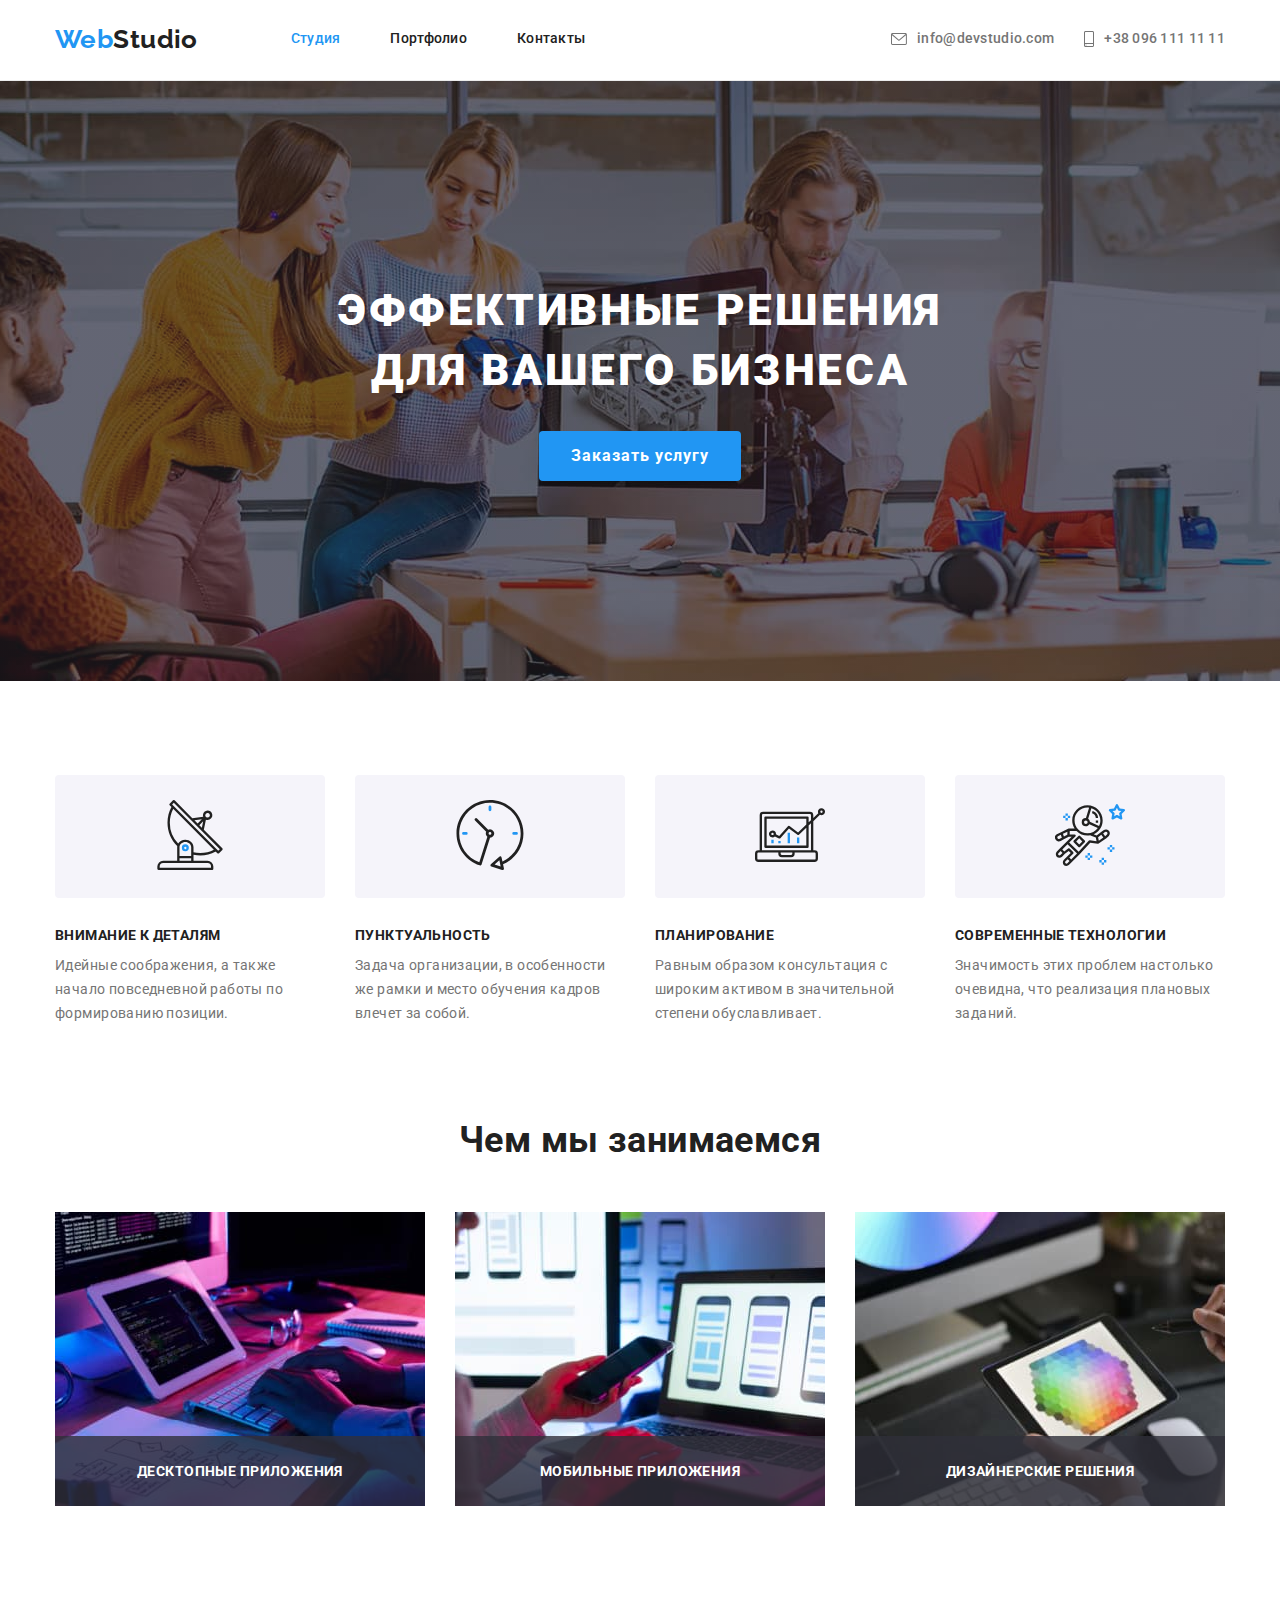
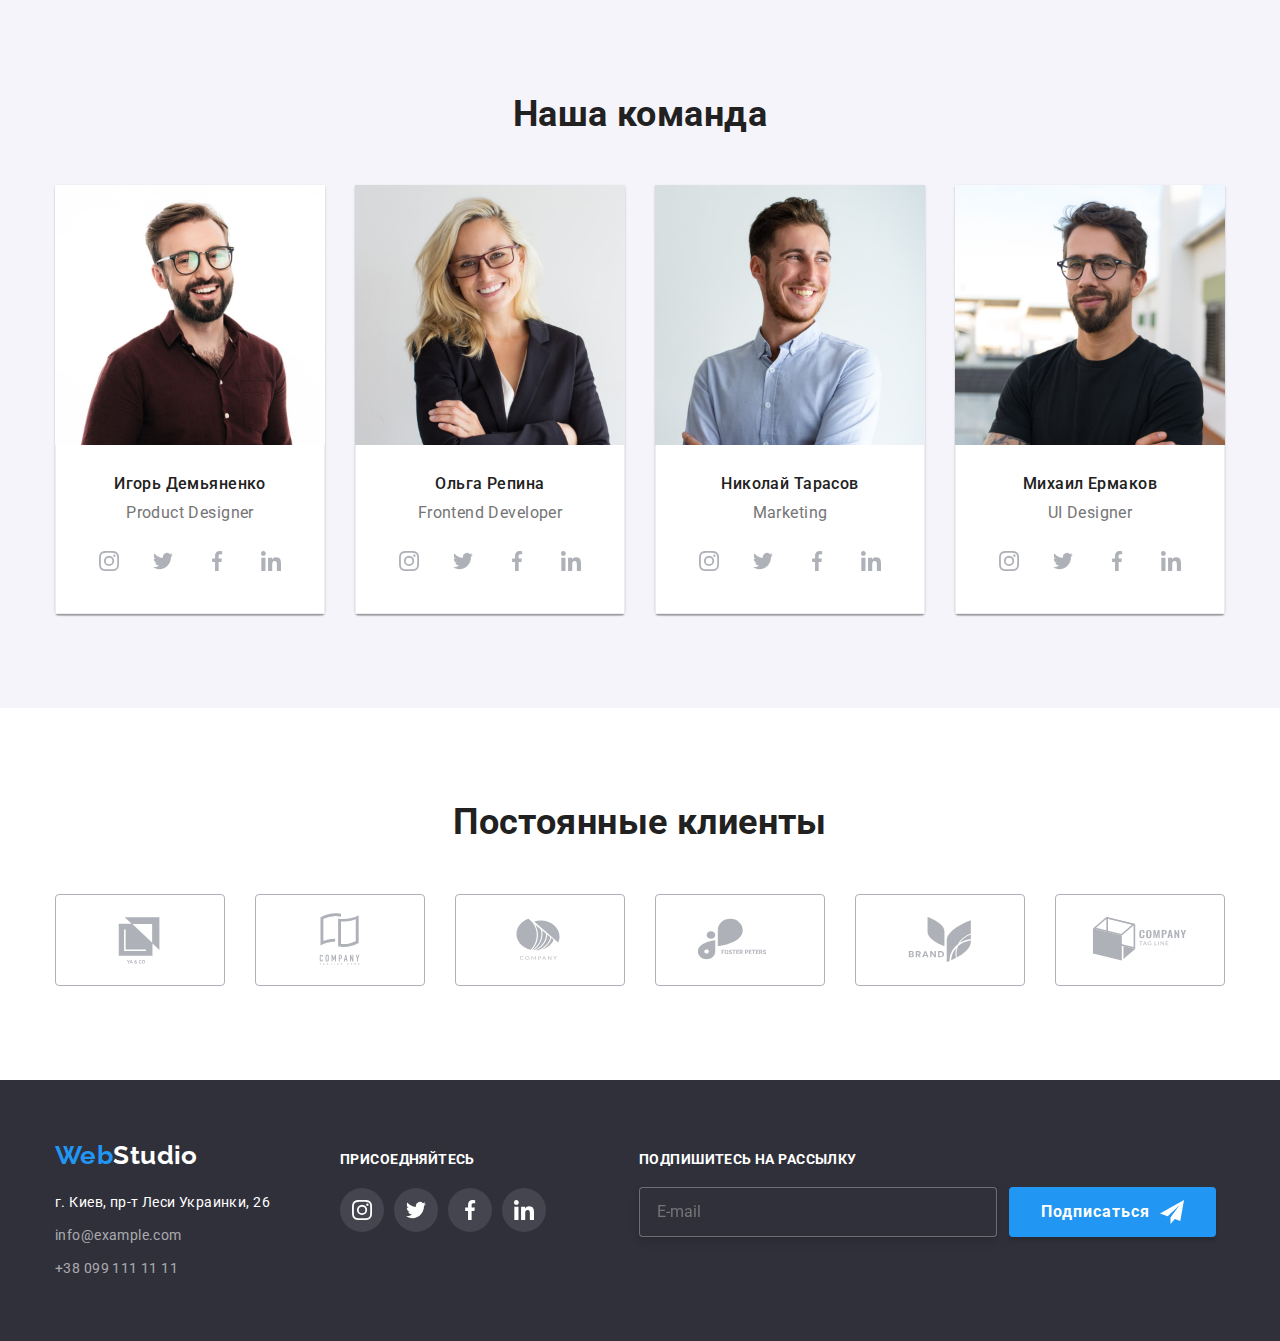
==== commit 33196de8: "icon online svg added" ====
--- a/index.html
+++ b/index.html
@@ -528,7 +528,7 @@
           </ul>
         </div>
 
-        <form class="form-ftr">
+        <form action="javascript:void(0);" class="form-ftr">
           <b>Подпишитесь на рассылку</b>
 
           <div class="sbscrb-container">
@@ -565,7 +565,7 @@
 
         <!-- Modal Form -->
 
-        <form class="form-mdl">
+        <form action="javascript:void(0);" class="form-mdl">
           <b class="form-txt">Оставьте свои данные, мы вам перезвоним</b>
 
           <label class="form-field">
@@ -643,7 +643,7 @@
             <span class="checkbox-icon"></span>
           </label>
 
-          <button class="order-button" type="submit">Отправить</button>
+          <button class="order-button" type="submit" disabled>Отправить</button>
         </form>
       </div>
     </div>
--- a/css/styles.css
+++ b/css/styles.css
@@ -608,7 +608,6 @@
 .form-ftr {
   display: block;
   margin-left: 93px;
-  margin-top: 20px;
 }
 .form-ftr b {
   font-weight: 700;
@@ -663,6 +662,12 @@
   width: 24px;
   height: 24px;
 }
+/* .sbscrb {
+  opacity: 0.6;
+}
+.sbscrb-input::placeholder {
+  color: red;
+} */
 
 /* ------------ Portfolio ------------ */
 
@@ -969,7 +974,7 @@
   margin-right: 8px;
   width: 16px;
   height: 15px;
-  background-image: url('../images/svg/icon-unchecked.svg');
+  background-image: url('data:image/svg+xml,%3Csvg width="16" height="15" fill="none" xmlns="http://www.w3.org/2000/svg"%3E%3Cpath d="M14.222 1.667v11.666H1.778V1.667h12.444Zm0-1.667H1.778C.8 0 0 .75 0 1.667v11.666C0 14.25.8 15 1.778 15h12.444C15.2 15 16 14.25 16 13.333V1.667C16 .75 15.2 0 14.222 0Z" fill="%23212121"/%3E%3C/svg%3E');
   background-position: center;
   background-size: contain;
   background-origin: content-box;
@@ -977,7 +982,7 @@
 }
 .checkbox:checked ~ .checkbox-icon {
   background-color: var(--accent-color);
-  background-image: url('../images/svg/icon-check.svg');
+  background-image: url('data:image/svg+xml,%3Csvg width="15" height="15" fill="none" xmlns="http://www.w3.org/2000/svg"%3E%3Cpath d="m2.957 7.752-.069-.066-.069.065-.888.842-.076.072.076.073 3.496 3.334.069.066.069-.066 7.504-7.158.076-.073-.076-.072-.882-.841-.069-.066-.069.066-6.553 6.246-2.539-2.422Z" fill="%23fff" stroke="%23fff" stroke-width=".2"/%3E%3C/svg%3E');
   background-position: center;
   background-size: contain;
   border-radius: 2px;
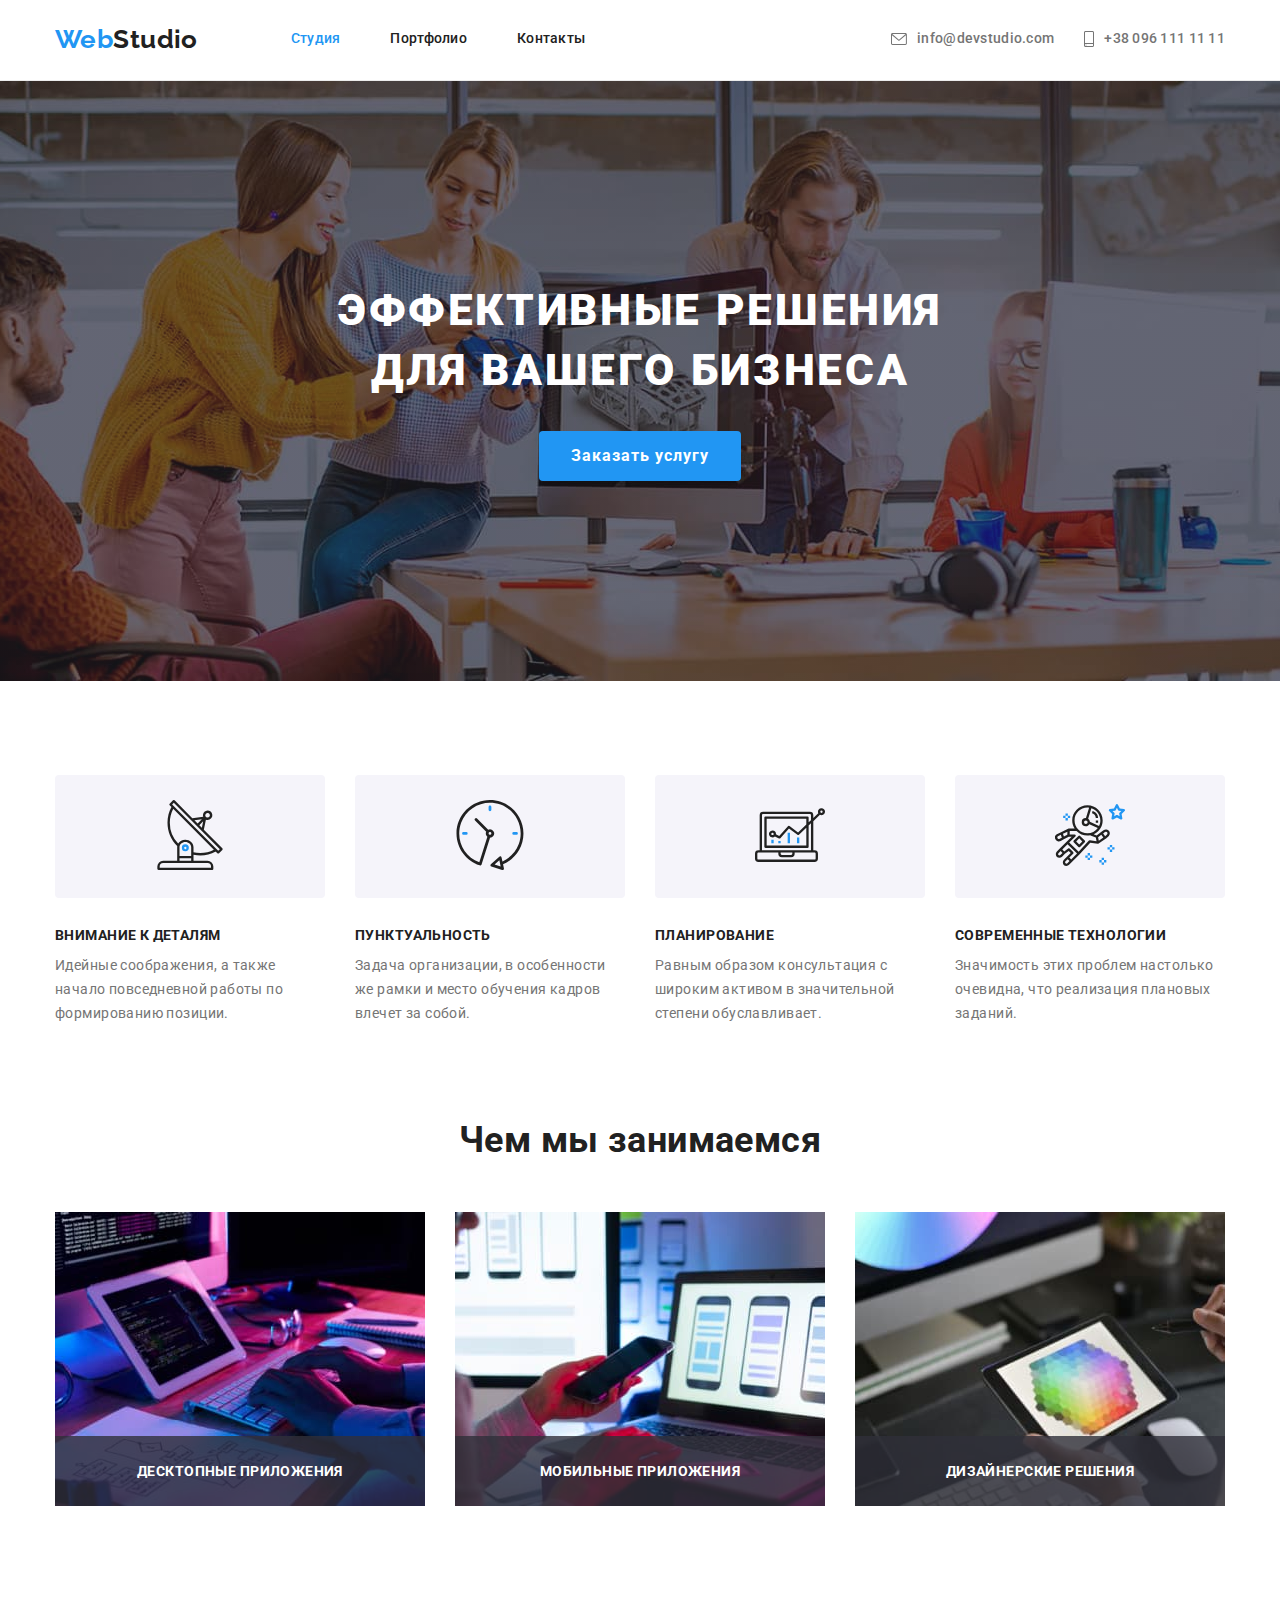
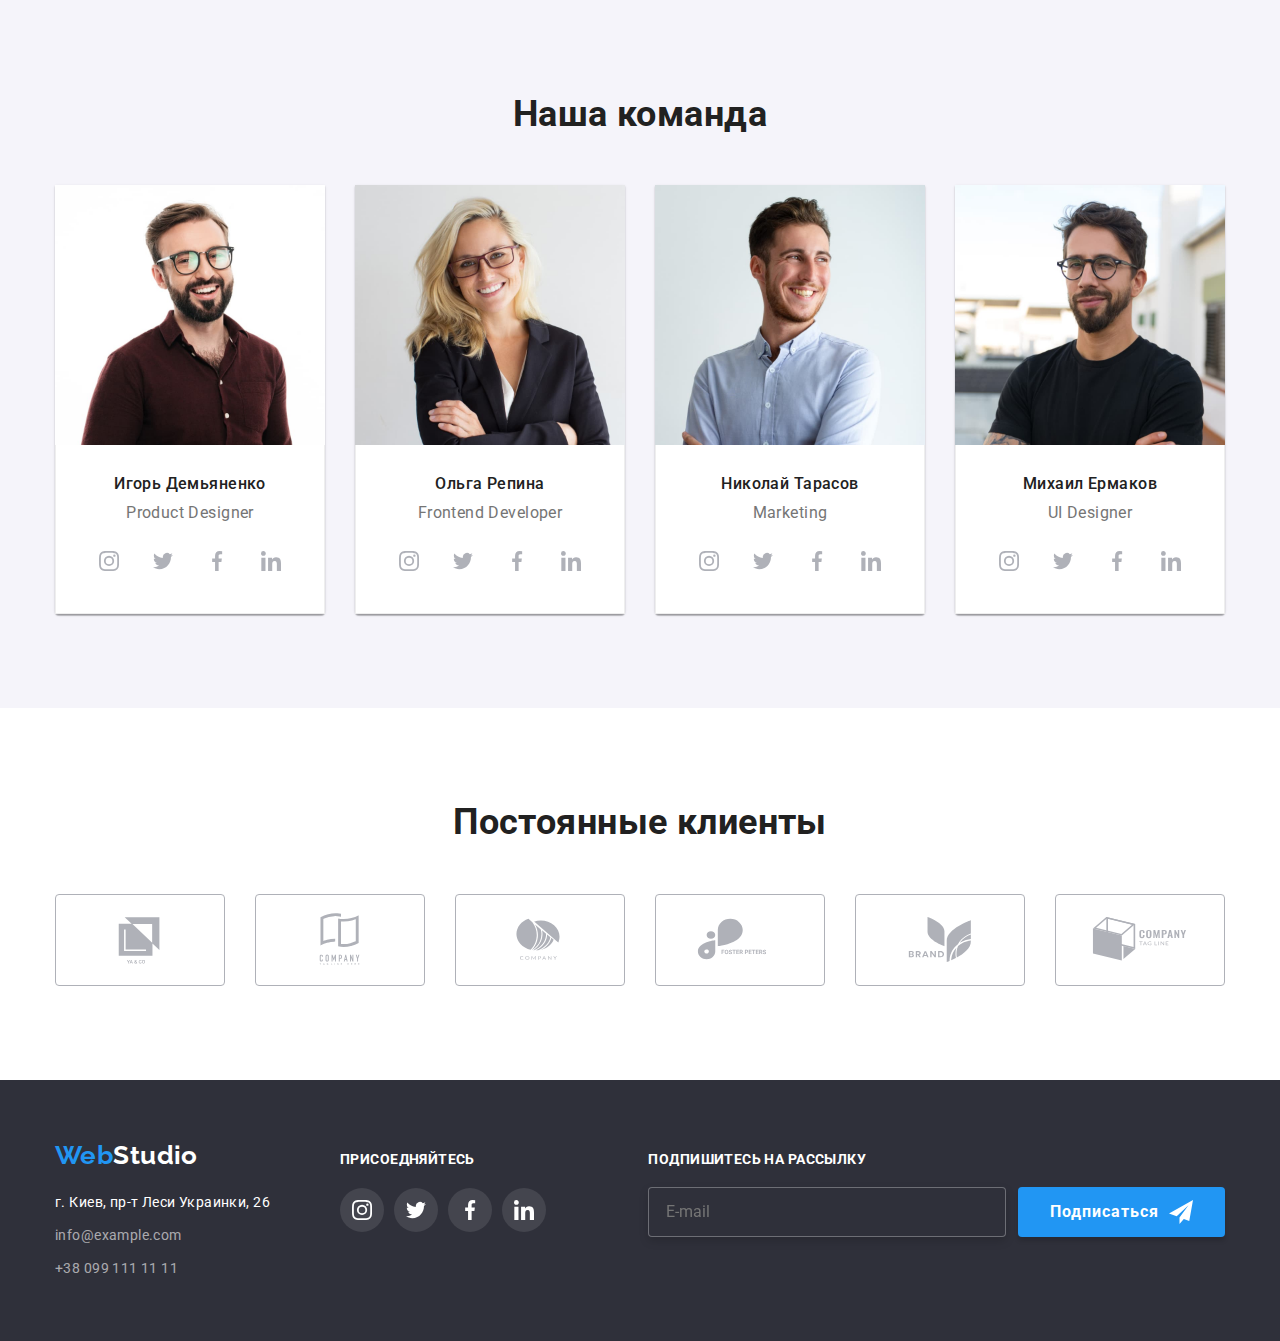
==== commit 0963fcc9: "checkbox :focus fixed" ====
--- a/index.html
+++ b/index.html
@@ -528,10 +528,10 @@
           </ul>
         </div>
 
-        <form action="javascript:void(0);" class="form-ftr">
-          <b>Подпишитесь на рассылку</b>
-
-          <div class="sbscrb-container">
+        <div class="sbscrb-container">
+          <p>Подпишитесь на рассылку</p>
+
+          <form action="javascript:void(0);" class="form-ftr">
             <label class="form-label sbscrb">
               <input
                 class="sbscrb-input"
@@ -542,14 +542,15 @@
                 autocomplete="off"
               />
             </label>
+
             <button class="order-button sbscrb" type="submit">
               <span class="sbscrb-icon">Подписаться</span>
               <svg class="sbscrb-svg">
                 <use href="./images/svg/webstudio-icons-v-2-0-raw.svg#icon-send"></use>
               </svg>
             </button>
-          </div>
-        </form>
+          </form>
+        </div>
       </div>
     </footer>
 
--- a/css/styles.css
+++ b/css/styles.css
@@ -601,15 +601,12 @@
 .link.social-netwrk:focus {
   background-color: var(--accent-color);
 }
-.box-sbscrb {
+.sbscrb-container {
   display: block;
-  margin-left: 93px;
-}
-.form-ftr {
-  display: block;
-  margin-left: 93px;
-}
-.form-ftr b {
+  margin-left: auto;
+}
+.sbscrb-container p {
+  margin-bottom: 20px;
   font-weight: 700;
   font-size: 14px;
   line-height: calc(16 / 14);
@@ -617,10 +614,10 @@
   text-transform: uppercase;
   color: var(--white-color);
 }
-.sbscrb-container {
-  display: flex;
-  margin-top: 20px;
-}
+.form-ftr {
+  display: flex;
+}
+
 .form-label.sbscrb {
   width: 358px;
   height: 50px;
@@ -662,12 +659,6 @@
   width: 24px;
   height: 24px;
 }
-/* .sbscrb {
-  opacity: 0.6;
-}
-.sbscrb-input::placeholder {
-  color: red;
-} */
 
 /* ------------ Portfolio ------------ */
 
@@ -852,6 +843,7 @@
 .mdl-close:hover,
 .mdl-close:focus {
   fill: var(--accent-color);
+  cursor: pointer;
 }
 
 /* ------------ Form - Modal ------------ */
@@ -974,16 +966,26 @@
   margin-right: 8px;
   width: 16px;
   height: 15px;
-  background-image: url('data:image/svg+xml,%3Csvg width="16" height="15" fill="none" xmlns="http://www.w3.org/2000/svg"%3E%3Cpath d="M14.222 1.667v11.666H1.778V1.667h12.444Zm0-1.667H1.778C.8 0 0 .75 0 1.667v11.666C0 14.25.8 15 1.778 15h12.444C15.2 15 16 14.25 16 13.333V1.667C16 .75 15.2 0 14.222 0Z" fill="%23212121"/%3E%3C/svg%3E');
+  background-image: url('../images/svg/icon-unchecked.svg');
   background-position: center;
   background-size: contain;
   background-origin: content-box;
+  color: #2196f3;
+  fill: currentColor
   transition: background-color 250ms var(--timing-func), background-image 250ms var(--timing-func);
 }
+.checkbox:focus-within ~ .checkbox-icon {
+  background-image: url('../images/svg/checkbox-focus-blue.svg');
+  background-position: center;
+  background-size: contain;
+  background-origin: content-box;
+}
 .checkbox:checked ~ .checkbox-icon {
+  /* fill: var(--accent-color) */
   background-color: var(--accent-color);
-  background-image: url('data:image/svg+xml,%3Csvg width="15" height="15" fill="none" xmlns="http://www.w3.org/2000/svg"%3E%3Cpath d="m2.957 7.752-.069-.066-.069.065-.888.842-.076.072.076.073 3.496 3.334.069.066.069-.066 7.504-7.158.076-.073-.076-.072-.882-.841-.069-.066-.069.066-6.553 6.246-2.539-2.422Z" fill="%23fff" stroke="%23fff" stroke-width=".2"/%3E%3C/svg%3E');
+  background-image: url('../images/svg/icon-check.svg');
   background-position: center;
   background-size: contain;
   border-radius: 2px;
 }
+
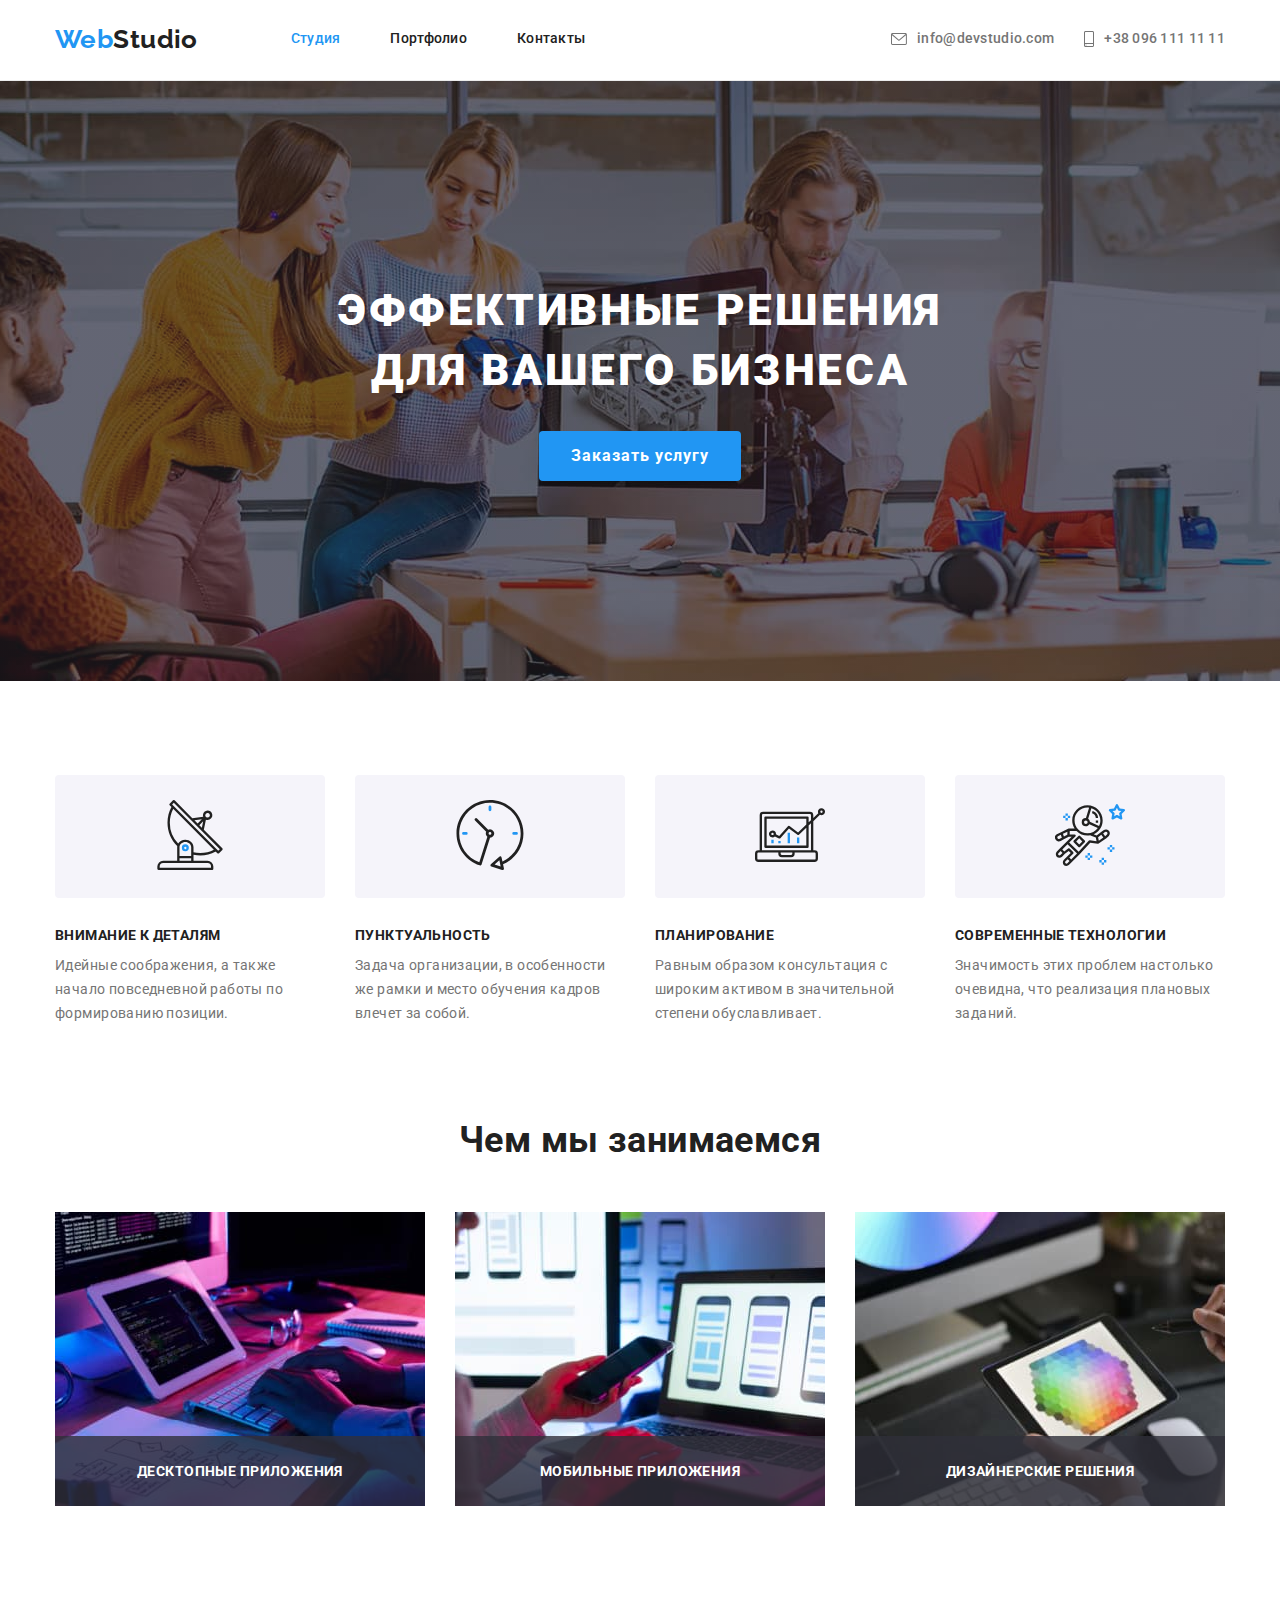
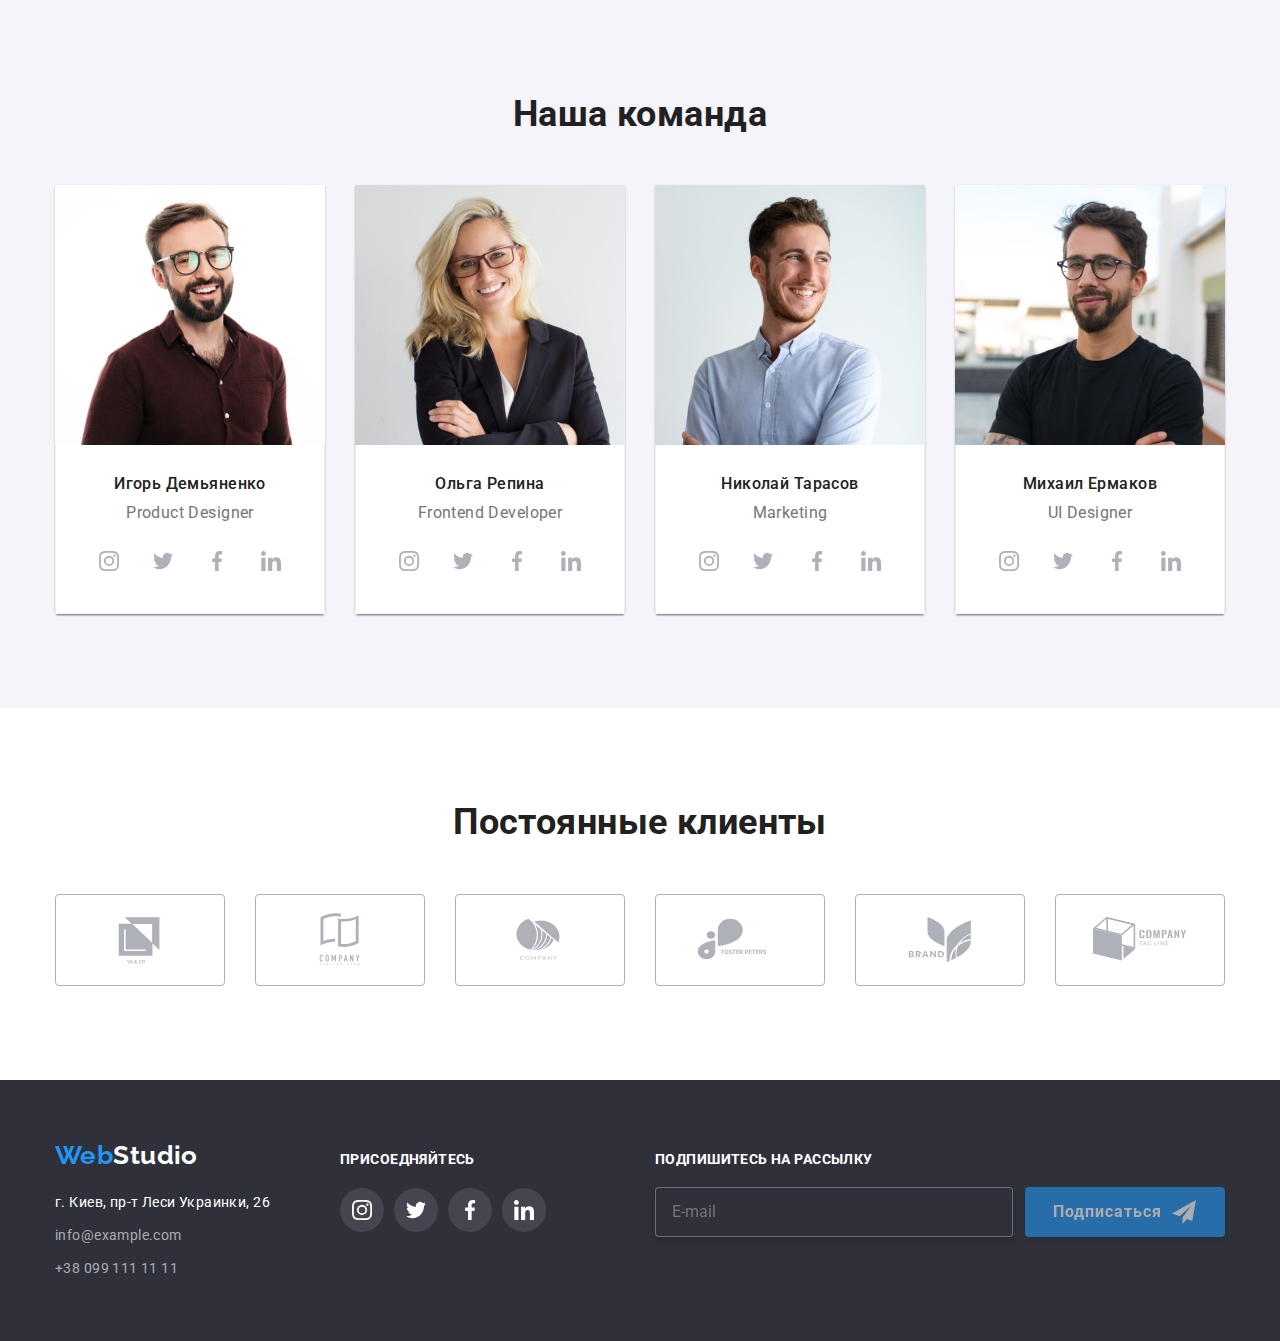
==== commit 8a895ed6: "styles for :hover :focus fixed" ====
--- a/index.html
+++ b/index.html
@@ -541,6 +541,30 @@
                 placeholder="E-mail"
                 autocomplete="off"
               />
+
+              <button class="order-button sbscrb" type="submit">
+                <span class="sbscrb-icon">Подписаться</span>
+                <svg class="sbscrb-svg">
+                  <use href="./images/svg/webstudio-icons-v-2-0-raw.svg#icon-send"></use>
+                </svg>
+              </button>
+            </label>
+          </form>
+        </div>
+
+        <!-- <div class="sbscrb-container">
+          <p>Подпишитесь на рассылку</p>
+
+          <form action="javascript:void(0);" class="form-ftr">
+            <label class="form-label sbscrb">
+              <input
+                class="sbscrb-input"
+                action="#"
+                type="email"
+                name="email"
+                placeholder="E-mail"
+                autocomplete="off"
+              />
             </label>
 
             <button class="order-button sbscrb" type="submit">
@@ -550,7 +574,7 @@
               </svg>
             </button>
           </form>
-        </div>
+        </div> -->
       </div>
     </footer>
 
@@ -644,7 +668,7 @@
             <span class="checkbox-icon"></span>
           </label>
 
-          <button class="order-button" type="submit" disabled>Отправить</button>
+          <button class="order-button agr" type="submit">Отправить</button>
         </form>
       </div>
     </div>
--- a/css/styles.css
+++ b/css/styles.css
@@ -602,7 +602,8 @@
   background-color: var(--accent-color);
 }
 .sbscrb-container {
-  display: block;
+  min-width: 570px;
+  margin-right: 0;
   margin-left: auto;
 }
 .sbscrb-container p {
@@ -619,10 +620,10 @@
 }
 
 .form-label.sbscrb {
-  width: 358px;
+  display: block;
+  width: 100%;
   height: 50px;
-  margin-right: 12px;
-  padding-left: 15px;
+  /* margin-right: 12px; */
   margin-bottom: 0;
   font-weight: 400;
   font-size: 16px;
@@ -632,21 +633,34 @@
   letter-spacing: 0.03em;
   background-color: var(--footer-bgc);
   color: rgba(255, 255, 255, 0.6);
+  /* border: 1px solid rgba(255, 255, 255, 0.3);
+  filter: drop-shadow(0px 4px 4px rgba(0, 0, 0, 0.15));
+  border-radius: 4px; */
+}
+.sbscrb-input {
+  display: block;
+  width: 358px;
+  padding-top: 15px;
+  padding-bottom: 15px;
+  padding-left: 16px;
+  margin-right: 12px;
+
   border: 1px solid rgba(255, 255, 255, 0.3);
   filter: drop-shadow(0px 4px 4px rgba(0, 0, 0, 0.15));
   border-radius: 4px;
-}
-.sbscrb-input {
+
   background-color: inherit;
-  width: 100%;
   color: var(--white-color);
-  border: none;
 }
 .form-label.sbscrb:focus-within > .sbscrb-input {
   outline: 0;
   outline-offset: 0;
+  border: 1px solid rgba(255, 255, 255, 0.3);
+  filter: drop-shadow(0px 4px 4px rgba(0, 0, 0, 0.15));
+  border-radius: 4px;
 }
 .order-button.sbscrb {
+  padding: 10px 28px;
   display: flex;
   align-items: center;
 }
@@ -658,6 +672,15 @@
 .sbscrb-svg {
   width: 24px;
   height: 24px;
+}
+.order-button.sbscrb {
+  opacity: 0.6;
+  transition: opacity 250ms var(--timing-func);
+}
+.sbscrb-input:not(:placeholder-shown) + .order-button.sbscrb {
+  outline: 0;
+  outline-offset: 0;
+  opacity: 1;
 }
 
 /* ------------ Portfolio ------------ */
@@ -916,7 +939,8 @@
   width: 18px;
   height: 18px;
 }
-.form-field:focus-within > .form-icon {
+.form-field:focus-within > .form-icon,
+.form-field:hover > .form-icon {
   fill: var(--accent-color);
 }
 .chckbx {
@@ -954,9 +978,19 @@
   overflow: hidden;
 }
 .arg-link {
+  outline: 0;
+  outline-offset: 0;
   text-decoration-line: underline;
   color: var(--accent-color);
   margin-left: 4px;
+}
+.checkbox-agr {
+  opacity: 0.6;
+  transition: opacity 250ms var(--timing-func);
+}
+.checkbox:focus-within + .checkbox-agr,
+.checkbox:hover + .checkbox-agr {
+  opacity: 1;
 }
 .checkbox-icon {
   position: absolute;
@@ -966,26 +1000,32 @@
   margin-right: 8px;
   width: 16px;
   height: 15px;
-  background-image: url('../images/svg/icon-unchecked.svg');
+  background-image: url("data:image/svg+xml,%3Csvg width='16' height='15' xmlns='http://www.w3.org/2000/svg'%3E%3Cpath d='M14.222 1.667v11.666H1.778V1.667h12.444Zm0-1.667H1.778C.8 0 0 .75 0 1.667v11.666C0 14.25.8 15 1.778 15h12.444C15.2 15 16 14.25 16 13.333V1.667C16 .75 15.2 0 14.222 0Z'/%3E%3C/svg%3E");
   background-position: center;
   background-size: contain;
   background-origin: content-box;
-  color: #2196f3;
-  fill: currentColor
   transition: background-color 250ms var(--timing-func), background-image 250ms var(--timing-func);
 }
 .checkbox:focus-within ~ .checkbox-icon {
-  background-image: url('../images/svg/checkbox-focus-blue.svg');
+  background-image: url("data:image/svg+xml,%3Csvg width='16' height='15' fill='none' xmlns='http://www.w3.org/2000/svg'%3E%3Cpath d='M14.222 1.667v11.666H1.778V1.667h12.444Zm0-1.667H1.778C.8 0 0 .75 0 1.667v11.666C0 14.25.8 15 1.778 15h12.444C15.2 15 16 14.25 16 13.333V1.667C16 .75 15.2 0 14.222 0Z' fill='%232196F3'/%3E%3C/svg%3E");
   background-position: center;
   background-size: contain;
   background-origin: content-box;
 }
 .checkbox:checked ~ .checkbox-icon {
-  /* fill: var(--accent-color) */
   background-color: var(--accent-color);
-  background-image: url('../images/svg/icon-check.svg');
+  background-image: url("data:image/svg+xml,%3Csvg width='15' height='15' fill='none' xmlns='http://www.w3.org/2000/svg'%3E%3Cpath d='m2.957 7.752-.069-.066-.069.065-.888.842-.076.072.076.073 3.496 3.334.069.066.069-.066 7.504-7.158.076-.073-.076-.072-.882-.841-.069-.066-.069.066-6.553 6.246-2.539-2.422Z' fill='%23fff' stroke='%23fff' stroke-width='.2'/%3E%3C/svg%3E");
   background-position: center;
   background-size: contain;
   border-radius: 2px;
 }
-
+.order-button.agr {
+  opacity: 0.6;
+  transition: opacity 250ms var(--timing-func);
+}
+.order-button.agr:focus,
+.order-button.agr:hover {
+  outline: 0;
+  outline-offset: 0;
+  opacity: 1;
+}
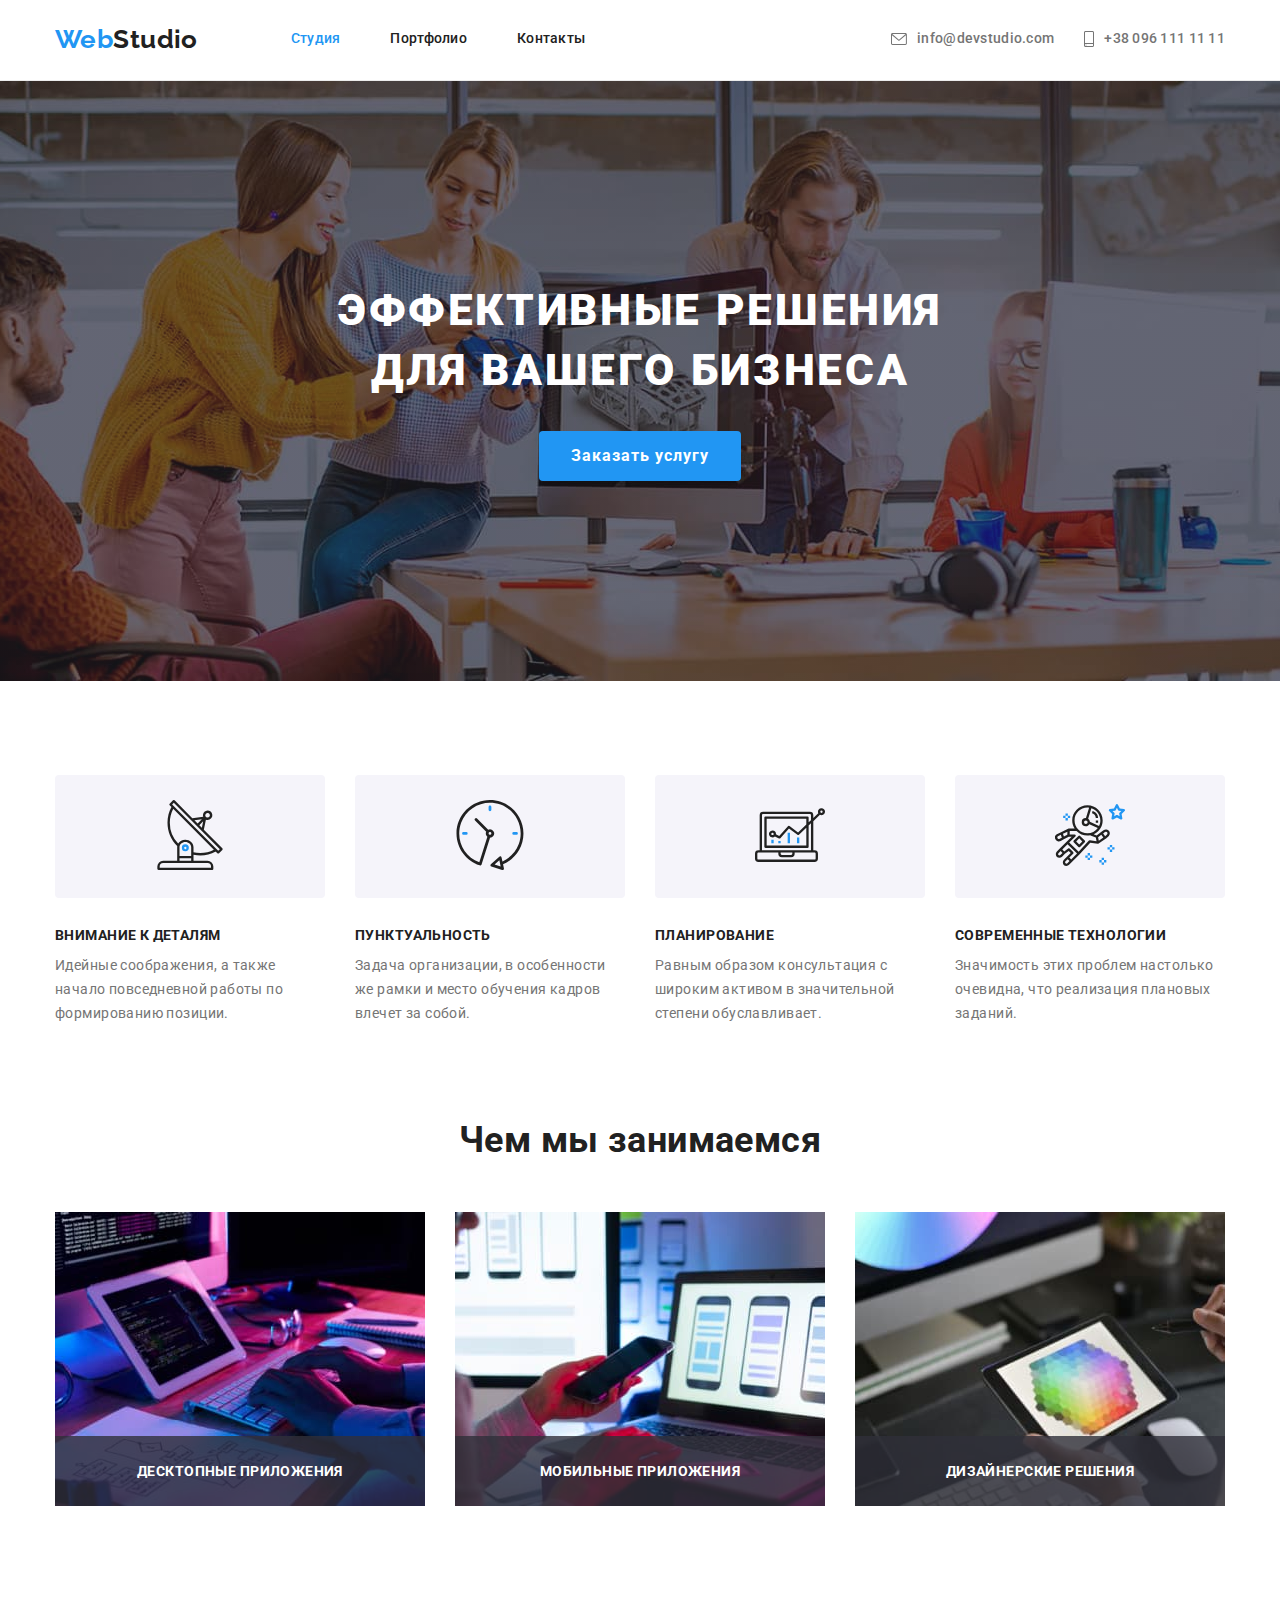
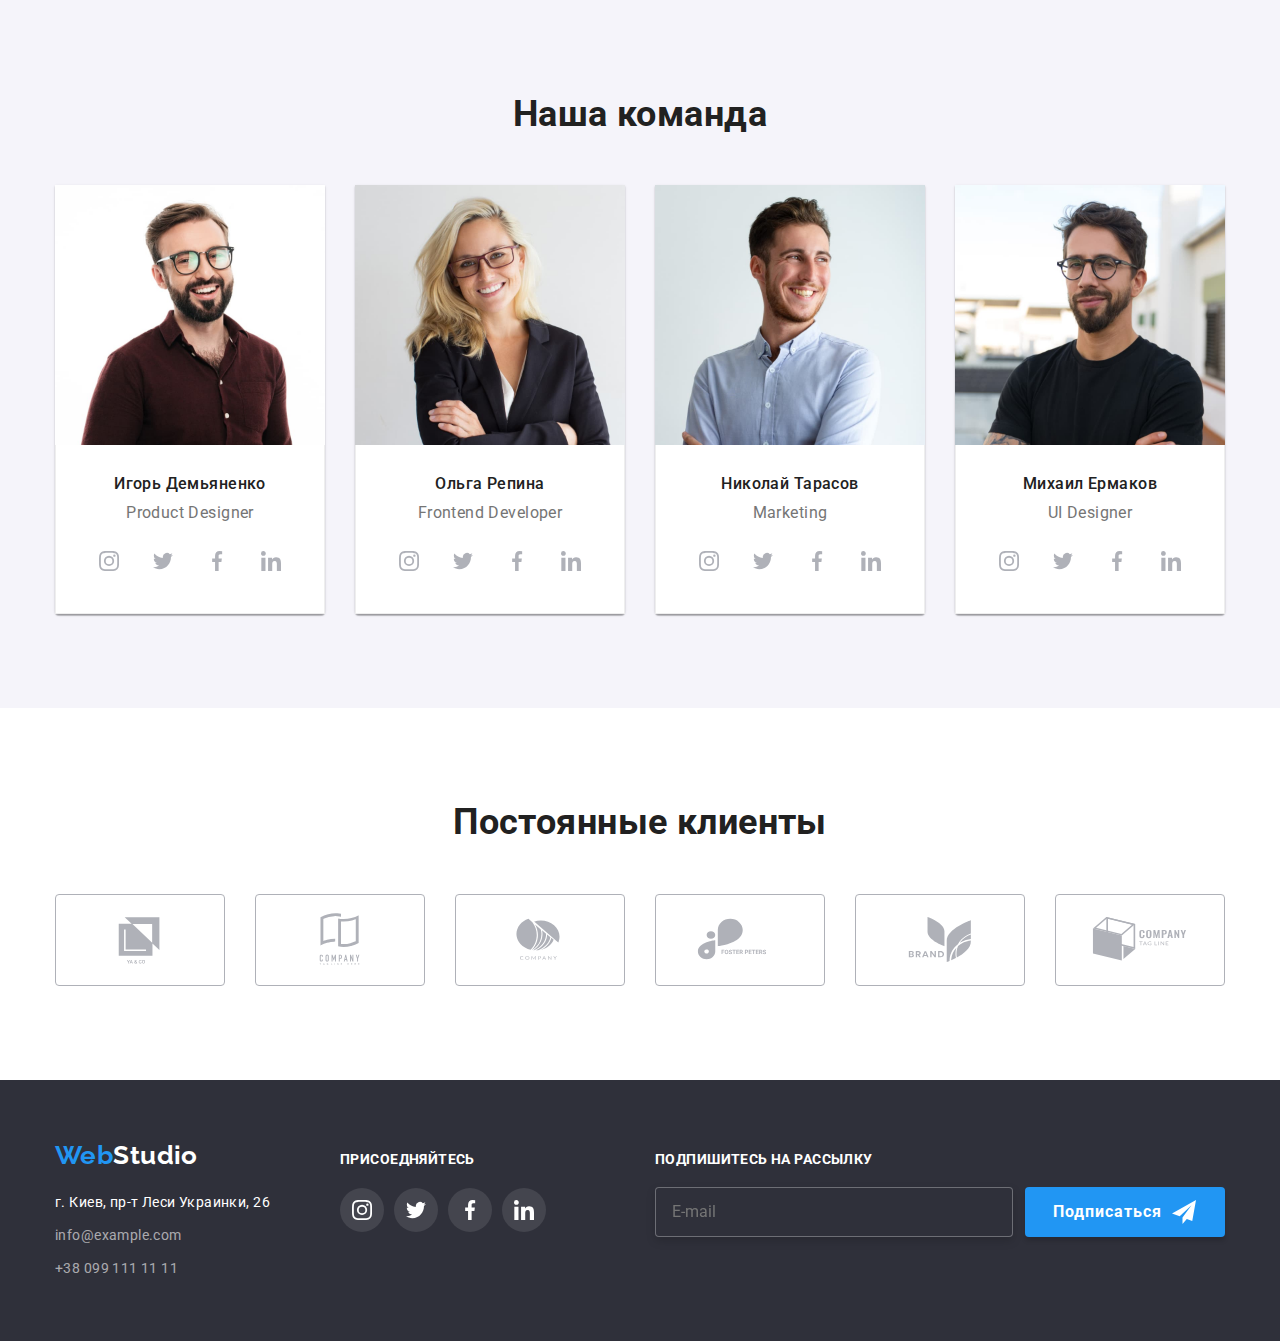
==== commit 03e93422: "Footer Subscrb form fixed" ====
--- a/index.html
+++ b/index.html
@@ -541,30 +541,6 @@
                 placeholder="E-mail"
                 autocomplete="off"
               />
-
-              <button class="order-button sbscrb" type="submit">
-                <span class="sbscrb-icon">Подписаться</span>
-                <svg class="sbscrb-svg">
-                  <use href="./images/svg/webstudio-icons-v-2-0-raw.svg#icon-send"></use>
-                </svg>
-              </button>
-            </label>
-          </form>
-        </div>
-
-        <!-- <div class="sbscrb-container">
-          <p>Подпишитесь на рассылку</p>
-
-          <form action="javascript:void(0);" class="form-ftr">
-            <label class="form-label sbscrb">
-              <input
-                class="sbscrb-input"
-                action="#"
-                type="email"
-                name="email"
-                placeholder="E-mail"
-                autocomplete="off"
-              />
             </label>
 
             <button class="order-button sbscrb" type="submit">
@@ -574,7 +550,7 @@
               </svg>
             </button>
           </form>
-        </div> -->
+        </div>
       </div>
     </footer>
 
--- a/css/styles.css
+++ b/css/styles.css
@@ -602,7 +602,8 @@
   background-color: var(--accent-color);
 }
 .sbscrb-container {
-  min-width: 570px;
+  display: block;
+  /* min-width: 570px; */
   margin-right: 0;
   margin-left: auto;
 }
@@ -617,13 +618,13 @@
 }
 .form-ftr {
   display: flex;
+  width: 100%;
 }
 
 .form-label.sbscrb {
   display: block;
-  width: 100%;
+  width: 358px;
   height: 50px;
-  /* margin-right: 12px; */
   margin-bottom: 0;
   font-weight: 400;
   font-size: 16px;
@@ -633,33 +634,21 @@
   letter-spacing: 0.03em;
   background-color: var(--footer-bgc);
   color: rgba(255, 255, 255, 0.6);
-  /* border: 1px solid rgba(255, 255, 255, 0.3);
-  filter: drop-shadow(0px 4px 4px rgba(0, 0, 0, 0.15));
-  border-radius: 4px; */
-}
-.sbscrb-input {
-  display: block;
-  width: 358px;
-  padding-top: 15px;
-  padding-bottom: 15px;
-  padding-left: 16px;
-  margin-right: 12px;
-
   border: 1px solid rgba(255, 255, 255, 0.3);
   filter: drop-shadow(0px 4px 4px rgba(0, 0, 0, 0.15));
   border-radius: 4px;
-
+}
+.sbscrb-input {
+  display: block;
+  outline: 0;
+  outline-offset: 0;
+  border: none;
+  padding-left: 16px;
   background-color: inherit;
   color: var(--white-color);
 }
-.form-label.sbscrb:focus-within > .sbscrb-input {
-  outline: 0;
-  outline-offset: 0;
-  border: 1px solid rgba(255, 255, 255, 0.3);
-  filter: drop-shadow(0px 4px 4px rgba(0, 0, 0, 0.15));
-  border-radius: 4px;
-}
 .order-button.sbscrb {
+  margin-left: 12px;
   padding: 10px 28px;
   display: flex;
   align-items: center;
@@ -672,15 +661,6 @@
 .sbscrb-svg {
   width: 24px;
   height: 24px;
-}
-.order-button.sbscrb {
-  opacity: 0.6;
-  transition: opacity 250ms var(--timing-func);
-}
-.sbscrb-input:not(:placeholder-shown) + .order-button.sbscrb {
-  outline: 0;
-  outline-offset: 0;
-  opacity: 1;
 }
 
 /* ------------ Portfolio ------------ */
@@ -1006,7 +986,8 @@
   background-origin: content-box;
   transition: background-color 250ms var(--timing-func), background-image 250ms var(--timing-func);
 }
-.checkbox:focus-within ~ .checkbox-icon {
+.checkbox:focus-within ~ .checkbox-icon,
+.checkbox:hover ~ .checkbox-icon {
   background-image: url("data:image/svg+xml,%3Csvg width='16' height='15' fill='none' xmlns='http://www.w3.org/2000/svg'%3E%3Cpath d='M14.222 1.667v11.666H1.778V1.667h12.444Zm0-1.667H1.778C.8 0 0 .75 0 1.667v11.666C0 14.25.8 15 1.778 15h12.444C15.2 15 16 14.25 16 13.333V1.667C16 .75 15.2 0 14.222 0Z' fill='%232196F3'/%3E%3C/svg%3E");
   background-position: center;
   background-size: contain;
